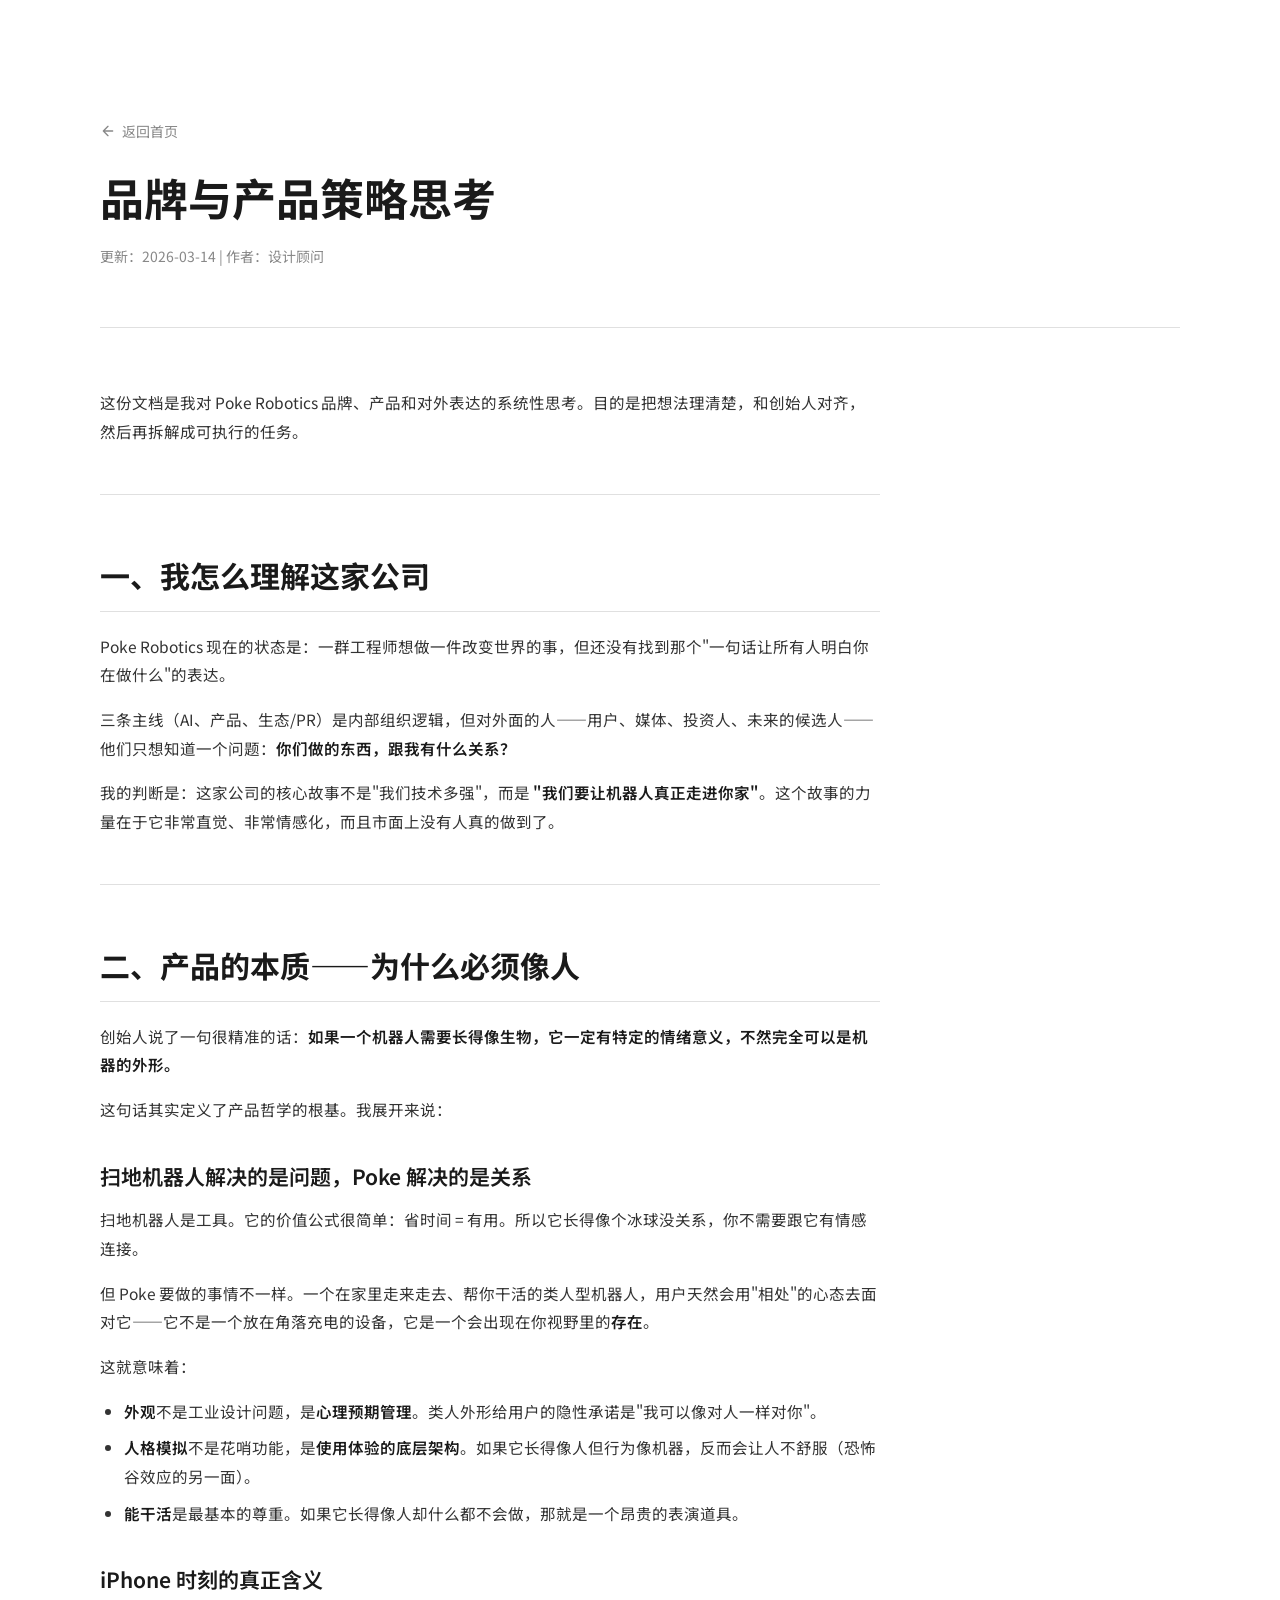
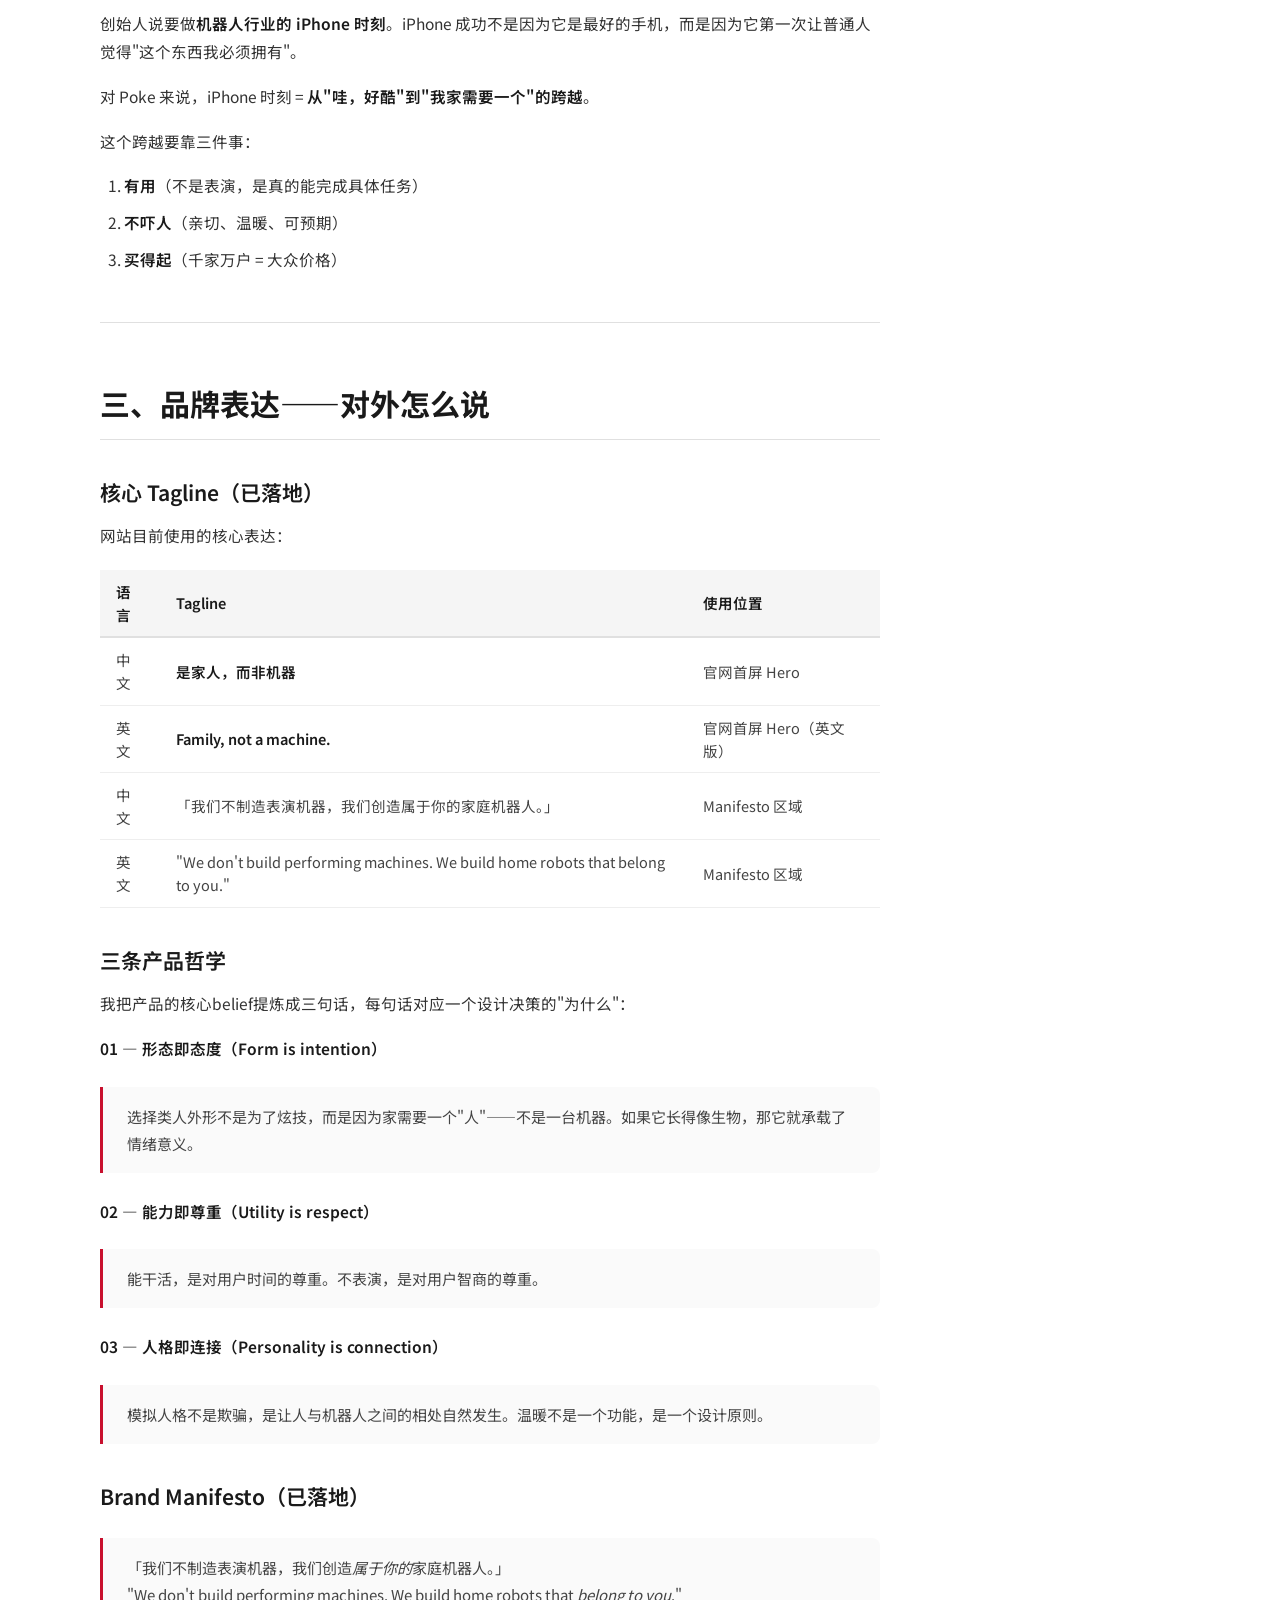
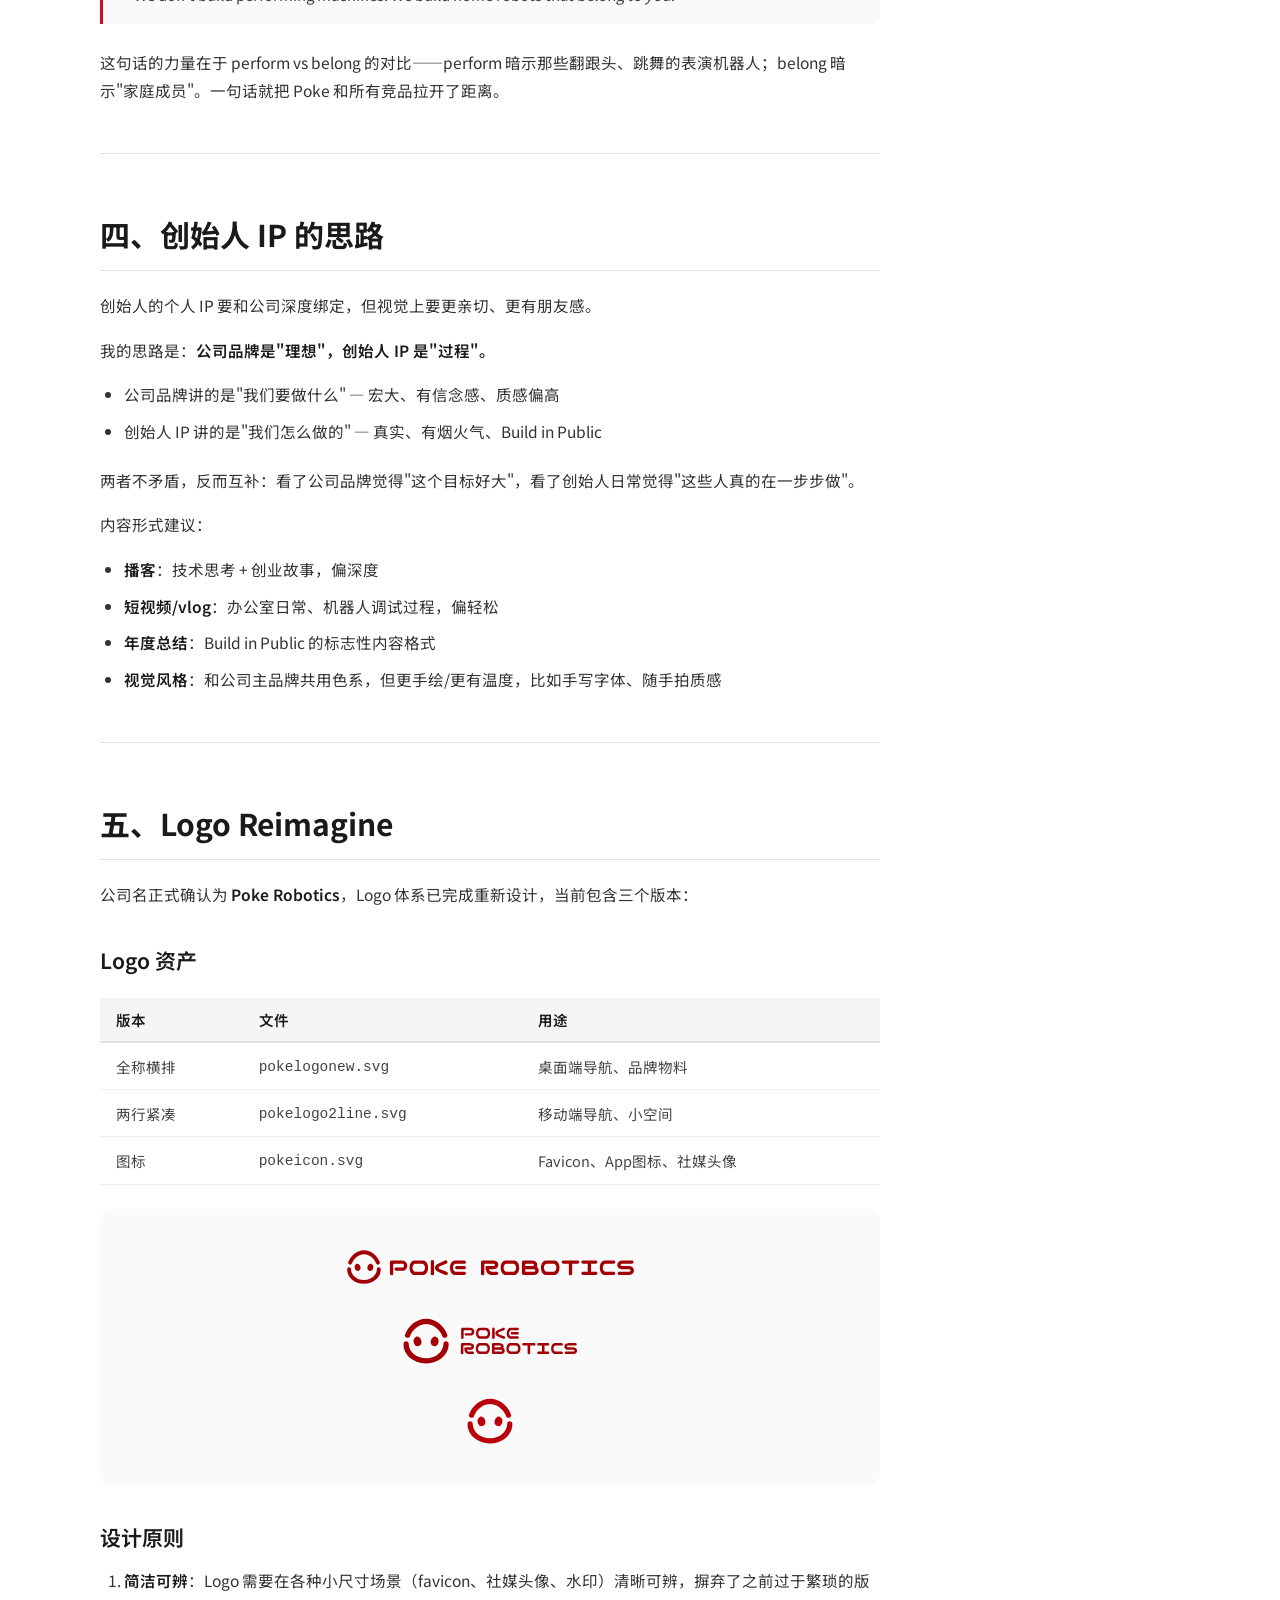
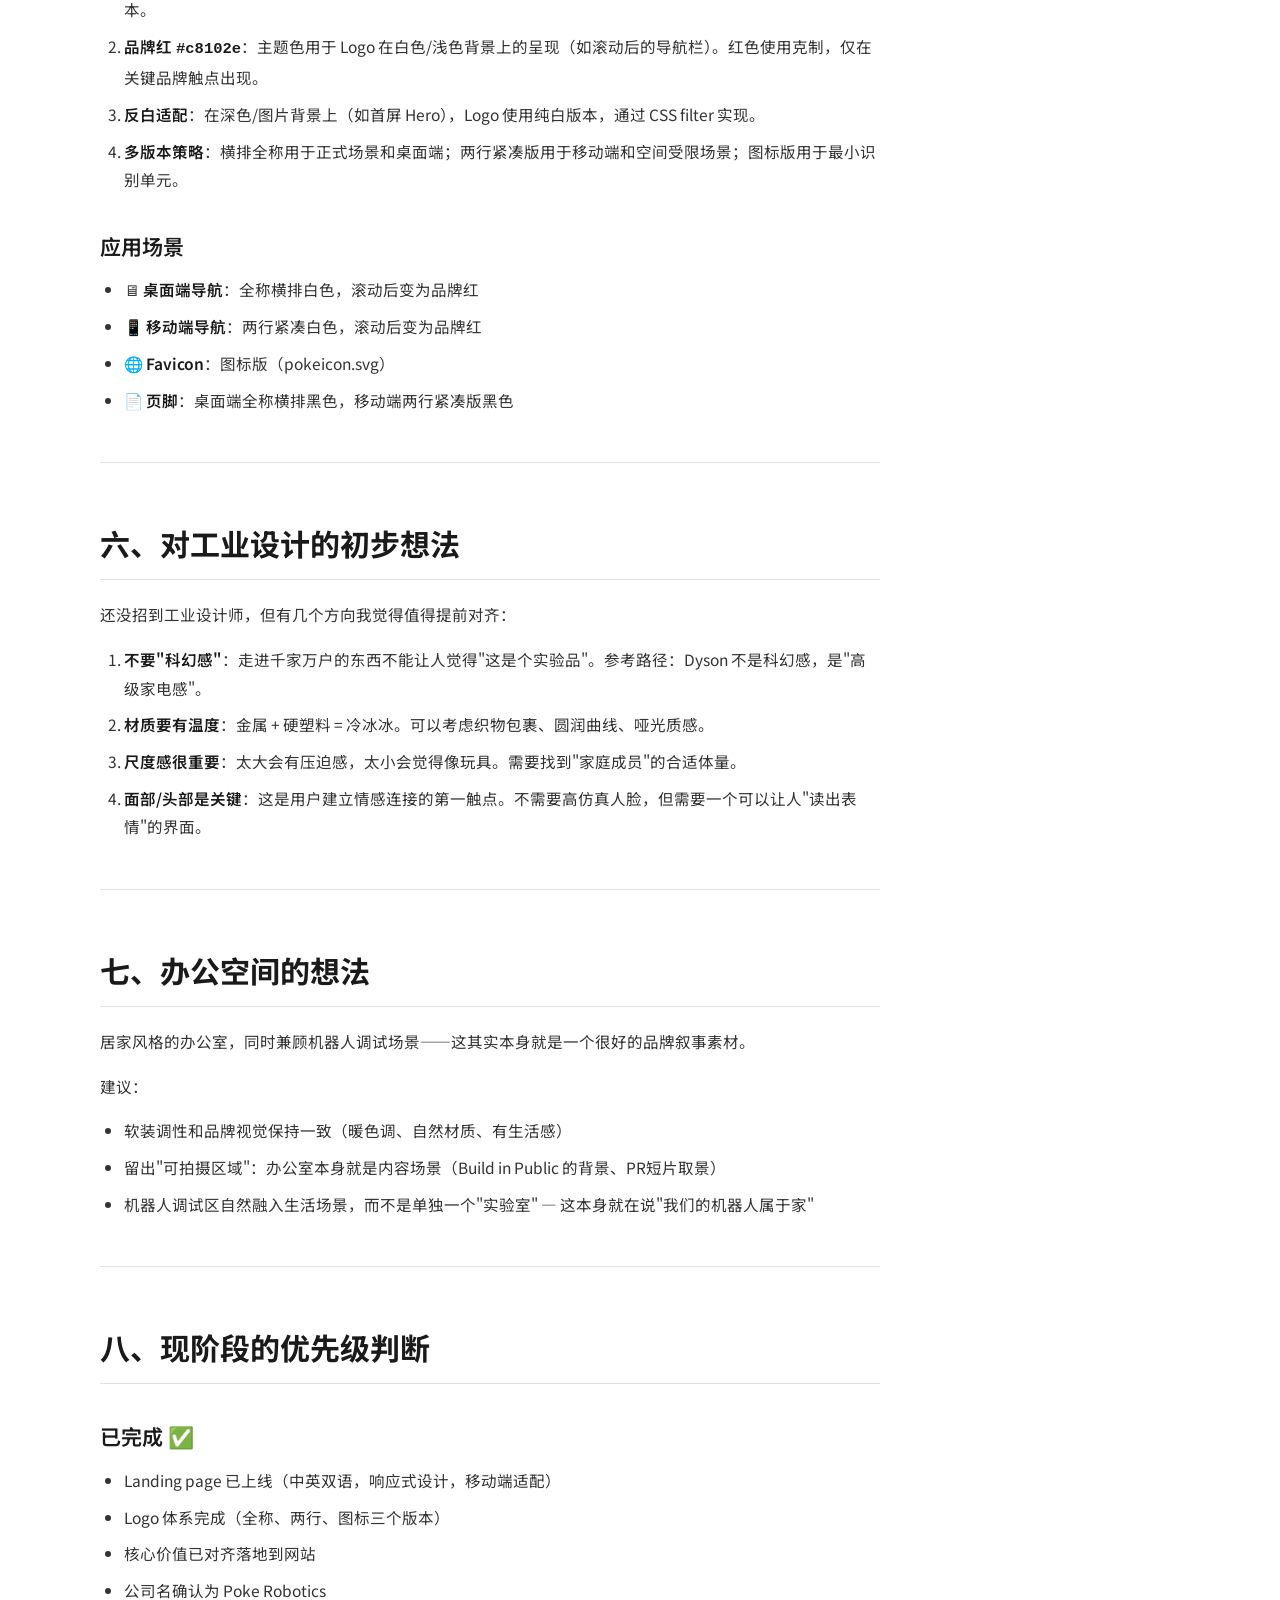
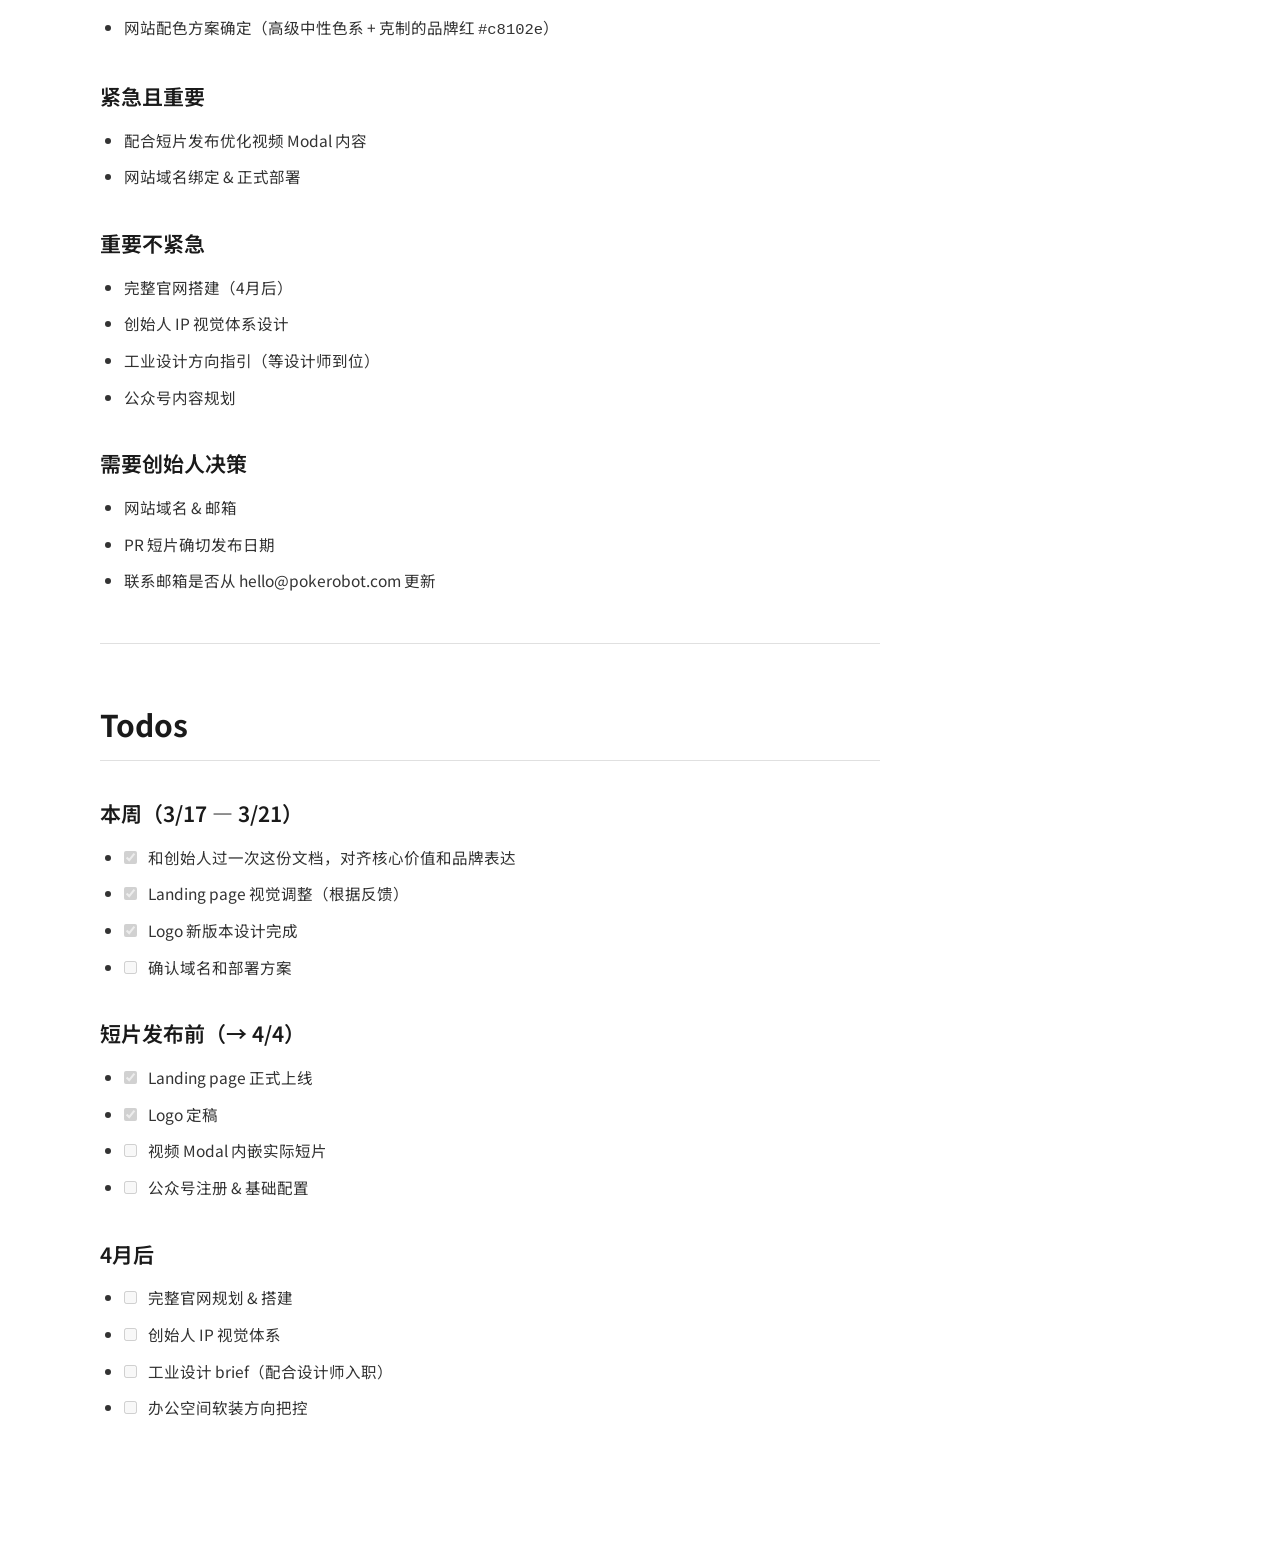
==== website/planning/index.html @ edd29efd "Update planning doc & planning page: logo reimagine, website section, todos restructure" ====
<!DOCTYPE html>
<html lang="zh">
<head>
  <meta charset="UTF-8">
  <meta name="viewport" content="width=device-width, initial-scale=1.0">
  <title>Poke Robotics — 品牌与产品策略</title>
  <link rel="icon" type="image/svg+xml" href="../assets/pokeicon.svg">
  <link rel="stylesheet" href="../styles/main.css">
  <link rel="preconnect" href="https://fonts.googleapis.com">
  <link rel="preconnect" href="https://fonts.gstatic.com" crossorigin>
  <link href="https://fonts.googleapis.com/css2?family=Nunito:wght@400;500;600;700;800&family=Plus+Jakarta+Sans:wght@300;400;500;600;700&family=Noto+Sans+SC:wght@400;500;700;900&display=swap" rel="stylesheet">
  <style>
    body {
      font-family: 'Noto Sans SC', -apple-system, BlinkMacSystemFont, 'PingFang SC', sans-serif;
      background: #ffffff;
      color: #1a1a1a;
    }

    .planning-header {
      padding: 120px 0 60px;
      border-bottom: 1px solid #e0e0e0;
    }

    .planning-header h1 {
      font-size: clamp(28px, 5vw, 44px);
      font-weight: 700;
      margin-bottom: 12px;
    }

    .planning-meta {
      font-size: 14px;
      color: #888;
    }

    .planning-body {
      padding: 60px 0 120px;
      max-width: 780px;
    }

    .planning-body h2 {
      font-size: clamp(22px, 3vw, 30px);
      font-weight: 700;
      margin: 56px 0 20px;
      padding-bottom: 12px;
      border-bottom: 1px solid #e0e0e0;
    }

    .planning-body h3 {
      font-size: clamp(17px, 2vw, 21px);
      font-weight: 600;
      margin: 36px 0 12px;
    }

    .planning-body p {
      font-size: 15.5px;
      line-height: 1.85;
      color: #333;
      margin-bottom: 16px;
    }

    .planning-body strong {
      color: #1a1a1a;
      font-weight: 600;
    }

    .planning-body em {
      font-style: italic;
    }

    .planning-body blockquote {
      margin: 24px 0;
      padding: 16px 24px;
      border-left: 3px solid #c8102e;
      background: #fafafa;
      border-radius: 0 8px 8px 0;
      color: #444;
      font-size: 15px;
      line-height: 1.8;
    }

    .planning-body ul, .planning-body ol {
      margin: 12px 0 20px;
      padding-left: 24px;
    }

    .planning-body li {
      font-size: 15.5px;
      line-height: 1.85;
      color: #333;
      margin-bottom: 8px;
    }

    .planning-body hr {
      border: none;
      border-top: 1px solid #e0e0e0;
      margin: 48px 0;
    }

    .planning-body table {
      width: 100%;
      border-collapse: collapse;
      margin: 20px 0;
      font-size: 14.5px;
    }

    .planning-body th {
      text-align: left;
      padding: 10px 16px;
      background: #f5f5f5;
      border-bottom: 2px solid #e0e0e0;
      font-weight: 600;
      color: #1a1a1a;
    }

    .planning-body td {
      padding: 10px 16px;
      border-bottom: 1px solid #eee;
      color: #444;
    }

    .planning-body input[type="checkbox"] {
      margin-right: 8px;
      accent-color: #c8102e;
    }

    .planning-back {
      display: inline-flex;
      align-items: center;
      gap: 6px;
      font-size: 14px;
      color: #888;
      margin-bottom: 20px;
      transition: color 0.2s;
    }

    .planning-back:hover {
      color: #1a1a1a;
    }

    @media (max-width: 600px) {
      .planning-header {
        padding: 100px 0 40px;
      }

      .planning-body {
        padding: 40px 0 80px;
      }
    }
  </style>
</head>
<body class="lang-zh">
  <div class="container">
    <div class="planning-header">
      <a href="../" class="planning-back">
        <svg width="16" height="16" viewBox="0 0 24 24" fill="none" stroke="currentColor" stroke-width="2" stroke-linecap="round" stroke-linejoin="round"><path d="M19 12H5M12 19l-7-7 7-7"/></svg>
        返回首页
      </a>
      <h1>品牌与产品策略思考</h1>
      <p class="planning-meta">更新：2026-03-14 | 作者：设计顾问</p>
    </div>

    <div class="planning-body">

      <p>这份文档是我对 Poke Robotics 品牌、产品和对外表达的系统性思考。目的是把想法理清楚，和创始人对齐，然后再拆解成可执行的任务。</p>

      <hr>

      <h2>一、我怎么理解这家公司</h2>

      <p>Poke Robotics 现在的状态是：一群工程师想做一件改变世界的事，但还没有找到那个"一句话让所有人明白你在做什么"的表达。</p>

      <p>三条主线（AI、产品、生态/PR）是内部组织逻辑，但对外面的人——用户、媒体、投资人、未来的候选人——他们只想知道一个问题：<strong>你们做的东西，跟我有什么关系？</strong></p>

      <p>我的判断是：这家公司的核心故事不是"我们技术多强"，而是 <strong>"我们要让机器人真正走进你家"</strong>。这个故事的力量在于它非常直觉、非常情感化，而且市面上没有人真的做到了。</p>

      <hr>

      <h2>二、产品的本质——为什么必须像人</h2>

      <p>创始人说了一句很精准的话：<strong>如果一个机器人需要长得像生物，它一定有特定的情绪意义，不然完全可以是机器的外形。</strong></p>

      <p>这句话其实定义了产品哲学的根基。我展开来说：</p>

      <h3>扫地机器人解决的是问题，Poke 解决的是关系</h3>

      <p>扫地机器人是工具。它的价值公式很简单：省时间 = 有用。所以它长得像个冰球没关系，你不需要跟它有情感连接。</p>

      <p>但 Poke 要做的事情不一样。一个在家里走来走去、帮你干活的类人型机器人，用户天然会用"相处"的心态去面对它——它不是一个放在角落充电的设备，它是一个会出现在你视野里的<strong>存在</strong>。</p>

      <p>这就意味着：</p>
      <ul>
        <li><strong>外观</strong>不是工业设计问题，是<strong>心理预期管理</strong>。类人外形给用户的隐性承诺是"我可以像对人一样对你"。</li>
        <li><strong>人格模拟</strong>不是花哨功能，是<strong>使用体验的底层架构</strong>。如果它长得像人但行为像机器，反而会让人不舒服（恐怖谷效应的另一面）。</li>
        <li><strong>能干活</strong>是最基本的尊重。如果它长得像人却什么都不会做，那就是一个昂贵的表演道具。</li>
      </ul>

      <h3>iPhone 时刻的真正含义</h3>

      <p>创始人说要做<strong>机器人行业的 iPhone 时刻</strong>。iPhone 成功不是因为它是最好的手机，而是因为它第一次让普通人觉得"这个东西我必须拥有"。</p>

      <p>对 Poke 来说，iPhone 时刻 = <strong>从"哇，好酷"到"我家需要一个"的跨越</strong>。</p>

      <p>这个跨越要靠三件事：</p>
      <ol>
        <li><strong>有用</strong>（不是表演，是真的能完成具体任务）</li>
        <li><strong>不吓人</strong>（亲切、温暖、可预期）</li>
        <li><strong>买得起</strong>（千家万户 = 大众价格）</li>
      </ol>

      <hr>

      <h2>三、品牌表达——对外怎么说</h2>

      <h3>核心 Tagline（已落地）</h3>

      <p>网站目前使用的核心表达：</p>

      <table>
        <thead>
          <tr><th>语言</th><th>Tagline</th><th>使用位置</th></tr>
        </thead>
        <tbody>
          <tr><td>中文</td><td><strong>是家人，而非机器</strong></td><td>官网首屏 Hero</td></tr>
          <tr><td>英文</td><td><strong>Family, not a machine.</strong></td><td>官网首屏 Hero（英文版）</td></tr>
          <tr><td>中文</td><td>「我们不制造表演机器，我们创造属于你的家庭机器人。」</td><td>Manifesto 区域</td></tr>
          <tr><td>英文</td><td>"We don't build performing machines. We build home robots that belong to you."</td><td>Manifesto 区域</td></tr>
        </tbody>
      </table>

      <h3>三条产品哲学</h3>

      <p>我把产品的核心belief提炼成三句话，每句话对应一个设计决策的"为什么"：</p>

      <p><strong>01 — 形态即态度（Form is intention）</strong></p>
      <blockquote>选择类人外形不是为了炫技，而是因为家需要一个"人"——不是一台机器。如果它长得像生物，那它就承载了情绪意义。</blockquote>

      <p><strong>02 — 能力即尊重（Utility is respect）</strong></p>
      <blockquote>能干活，是对用户时间的尊重。不表演，是对用户智商的尊重。</blockquote>

      <p><strong>03 — 人格即连接（Personality is connection）</strong></p>
      <blockquote>模拟人格不是欺骗，是让人与机器人之间的相处自然发生。温暖不是一个功能，是一个设计原则。</blockquote>

      <h3>Brand Manifesto（已落地）</h3>

      <blockquote>「我们不制造表演机器，我们创造<em>属于你的</em>家庭机器人。」<br>"We don't build performing machines. We build home robots that <em>belong to you</em>."</blockquote>

      <p>这句话的力量在于 perform vs belong 的对比——perform 暗示那些翻跟头、跳舞的表演机器人；belong 暗示"家庭成员"。一句话就把 Poke 和所有竞品拉开了距离。</p>

      <hr>

      <h2>四、创始人 IP 的思路</h2>

      <p>创始人的个人 IP 要和公司深度绑定，但视觉上要更亲切、更有朋友感。</p>

      <p>我的思路是：<strong>公司品牌是"理想"，创始人 IP 是"过程"。</strong></p>

      <ul>
        <li>公司品牌讲的是"我们要做什么" — 宏大、有信念感、质感偏高</li>
        <li>创始人 IP 讲的是"我们怎么做的" — 真实、有烟火气、Build in Public</li>
      </ul>

      <p>两者不矛盾，反而互补：看了公司品牌觉得"这个目标好大"，看了创始人日常觉得"这些人真的在一步步做"。</p>

      <p>内容形式建议：</p>
      <ul>
        <li><strong>播客</strong>：技术思考 + 创业故事，偏深度</li>
        <li><strong>短视频/vlog</strong>：办公室日常、机器人调试过程，偏轻松</li>
        <li><strong>年度总结</strong>：Build in Public 的标志性内容格式</li>
        <li><strong>视觉风格</strong>：和公司主品牌共用色系，但更手绘/更有温度，比如手写字体、随手拍质感</li>
      </ul>

      <hr>

      <h2>五、Logo Reimagine</h2>

      <p>公司名正式确认为 <strong>Poke Robotics</strong>，Logo 体系已完成重新设计，当前包含三个版本：</p>

      <h3>Logo 资产</h3>

      <table>
        <thead>
          <tr><th>版本</th><th>文件</th><th>用途</th></tr>
        </thead>
        <tbody>
          <tr><td>全称横排</td><td><code>pokelogonew.svg</code></td><td>桌面端导航、品牌物料</td></tr>
          <tr><td>两行紧凑</td><td><code>pokelogo2line.svg</code></td><td>移动端导航、小空间</td></tr>
          <tr><td>图标</td><td><code>pokeicon.svg</code></td><td>Favicon、App图标、社媒头像</td></tr>
        </tbody>
      </table>

      <div style="display: flex; flex-direction: column; gap: 32px; align-items: center; padding: 40px 0; background: #fafafa; border-radius: 12px; margin: 24px 0;">
        <img src="../assets/pokelogonew.svg" alt="Full Logo" style="height: 36px; filter: invert(10%) sepia(90%) saturate(6000%) hue-rotate(350deg) brightness(70%) contrast(115%);">
        <img src="../assets/pokelogo2line.svg" alt="2-Line Logo" style="height: 48px; filter: invert(10%) sepia(90%) saturate(6000%) hue-rotate(350deg) brightness(70%) contrast(115%);">
        <img src="../assets/pokeicon.svg" alt="Icon" style="height: 48px; filter: invert(10%) sepia(90%) saturate(6000%) hue-rotate(350deg) brightness(70%) contrast(115%);">
      </div>

      <h3>设计原则</h3>

      <ol>
        <li><strong>简洁可辨</strong>：Logo 需要在各种小尺寸场景（favicon、社媒头像、水印）清晰可辨，摒弃了之前过于繁琐的版本。</li>
        <li><strong>品牌红 <code>#c8102e</code></strong>：主题色用于 Logo 在白色/浅色背景上的呈现（如滚动后的导航栏）。红色使用克制，仅在关键品牌触点出现。</li>
        <li><strong>反白适配</strong>：在深色/图片背景上（如首屏 Hero），Logo 使用纯白版本，通过 CSS filter 实现。</li>
        <li><strong>多版本策略</strong>：横排全称用于正式场景和桌面端；两行紧凑版用于移动端和空间受限场景；图标版用于最小识别单元。</li>
      </ol>

      <h3>应用场景</h3>

      <ul>
        <li>🖥 <strong>桌面端导航</strong>：全称横排白色，滚动后变为品牌红</li>
        <li>📱 <strong>移动端导航</strong>：两行紧凑白色，滚动后变为品牌红</li>
        <li>🌐 <strong>Favicon</strong>：图标版（pokeicon.svg）</li>
        <li>📄 <strong>页脚</strong>：桌面端全称横排黑色，移动端两行紧凑版黑色</li>
      </ul>

      <hr>

      <h2>六、对工业设计的初步想法</h2>

      <p>还没招到工业设计师，但有几个方向我觉得值得提前对齐：</p>

      <ol>
        <li><strong>不要"科幻感"</strong>：走进千家万户的东西不能让人觉得"这是个实验品"。参考路径：Dyson 不是科幻感，是"高级家电感"。</li>
        <li><strong>材质要有温度</strong>：金属 + 硬塑料 = 冷冰冰。可以考虑织物包裹、圆润曲线、哑光质感。</li>
        <li><strong>尺度感很重要</strong>：太大会有压迫感，太小会觉得像玩具。需要找到"家庭成员"的合适体量。</li>
        <li><strong>面部/头部是关键</strong>：这是用户建立情感连接的第一触点。不需要高仿真人脸，但需要一个可以让人"读出表情"的界面。</li>
      </ol>

      <hr>

      <h2>七、办公空间的想法</h2>

      <p>居家风格的办公室，同时兼顾机器人调试场景——这其实本身就是一个很好的品牌叙事素材。</p>

      <p>建议：</p>
      <ul>
        <li>软装调性和品牌视觉保持一致（暖色调、自然材质、有生活感）</li>
        <li>留出"可拍摄区域"：办公室本身就是内容场景（Build in Public 的背景、PR短片取景）</li>
        <li>机器人调试区自然融入生活场景，而不是单独一个"实验室" — 这本身就在说"我们的机器人属于家"</li>
      </ul>

      <hr>

      <h2>八、现阶段的优先级判断</h2>

      <h3>已完成 ✅</h3>
      <ul>
        <li>Landing page 已上线（中英双语，响应式设计，移动端适配）</li>
        <li>Logo 体系完成（全称、两行、图标三个版本）</li>
        <li>核心价值已对齐落地到网站</li>
        <li>公司名确认为 Poke Robotics</li>
        <li>网站配色方案确定（高级中性色系 + 克制的品牌红 <code>#c8102e</code>）</li>
      </ul>

      <h3>紧急且重要</h3>
      <ul>
        <li>配合短片发布优化视频 Modal 内容</li>
        <li>网站域名绑定 &amp; 正式部署</li>
      </ul>

      <h3>重要不紧急</h3>
      <ul>
        <li>完整官网搭建（4月后）</li>
        <li>创始人 IP 视觉体系设计</li>
        <li>工业设计方向指引（等设计师到位）</li>
        <li>公众号内容规划</li>
      </ul>

      <h3>需要创始人决策</h3>
      <ul>
        <li>网站域名 &amp; 邮箱</li>
        <li>PR 短片确切发布日期</li>
        <li>联系邮箱是否从 hello@pokerobot.com 更新</li>
      </ul>

      <hr>

      <h2>Todos</h2>

      <h3>本周（3/17 — 3/21）</h3>
      <ul>
        <li><input type="checkbox" checked disabled> 和创始人过一次这份文档，对齐核心价值和品牌表达</li>
        <li><input type="checkbox" checked disabled> Landing page 视觉调整（根据反馈）</li>
        <li><input type="checkbox" checked disabled> Logo 新版本设计完成</li>
        <li><input type="checkbox" disabled> 确认域名和部署方案</li>
      </ul>

      <h3>短片发布前（→ 4/4）</h3>
      <ul>
        <li><input type="checkbox" checked disabled> Landing page 正式上线</li>
        <li><input type="checkbox" checked disabled> Logo 定稿</li>
        <li><input type="checkbox" disabled> 视频 Modal 内嵌实际短片</li>
        <li><input type="checkbox" disabled> 公众号注册 &amp; 基础配置</li>
      </ul>

      <h3>4月后</h3>
      <ul>
        <li><input type="checkbox" disabled> 完整官网规划 &amp; 搭建</li>
        <li><input type="checkbox" disabled> 创始人 IP 视觉体系</li>
        <li><input type="checkbox" disabled> 工业设计 brief（配合设计师入职）</li>
        <li><input type="checkbox" disabled> 办公空间软装方向把控</li>
      </ul>

    </div>
  </div>
</body>
</html>
---- website/styles/main.css ----
/* ========================================
   Poke Robotics — Landing Page Styles
   ======================================== */

/* Reset & Base */
*, *::before, *::after {
  margin: 0;
  padding: 0;
  box-sizing: border-box;
}

:root {
  --color-bg: #ffffff;
  --color-surface: #f5f5f5;
  --color-surface-2: #ededed;
  --color-border: #e0e0e0;
  --color-text: #1a1a1a;
  --color-text-secondary: #888888;
  --color-accent: #c8102e;
  --color-accent-dim: rgba(200, 16, 46, 0.06);
  --color-accent-dark: #a50d24;
  --color-warm: #c8102e;
  --color-warm-dim: rgba(200, 16, 46, 0.06);
  --font-heading: 'Nunito', sans-serif;
  --font-body: 'Plus Jakarta Sans', sans-serif;
  --container-max: 1200px;
  --section-py: clamp(80px, 12vh, 140px);
}

html {
  scroll-behavior: smooth;
  -webkit-font-smoothing: antialiased;
  -moz-osx-font-smoothing: grayscale;
}

body {
  font-family: var(--font-body);
  background: var(--color-bg);
  color: var(--color-text);
  line-height: 1.6;
  overflow-x: hidden;
}

a {
  color: inherit;
  text-decoration: none;
}

img {
  max-width: 100%;
  display: block;
}

.container {
  max-width: var(--container-max);
  margin: 0 auto;
  padding: 0 clamp(20px, 5vw, 60px);
}

/* ---- Navigation ---- */
.nav {
  position: fixed;
  top: 0;
  left: 0;
  right: 0;
  z-index: 100;
  padding: 20px 0;
  background: linear-gradient(to bottom, rgba(0, 0, 0, 0.25) 0%, rgba(0, 0, 0, 0.08) 70%, transparent 100%);
  transition: background 0.3s, padding 0.3s, backdrop-filter 0.3s;
}

.nav.scrolled {
  background: rgba(255, 255, 255, 0.85);
  backdrop-filter: blur(20px);
  -webkit-backdrop-filter: blur(20px);
  padding: 12px 0;
  border-bottom: 1px solid var(--color-border);
  box-shadow: 0 2px 20px rgba(0, 0, 0, 0.06);
}

.nav-inner {
  max-width: var(--container-max);
  margin: 0 auto;
  padding: 0 clamp(20px, 5vw, 60px);
  display: flex;
  align-items: center;
  justify-content: space-between;
  position: relative;
  z-index: 101;
}

.nav-logo {
  display: flex;
  align-items: center;
  gap: 10px;
}

.logo-text {
  font-family: var(--font-heading);
  font-weight: 700;
  font-size: 18px;
  letter-spacing: 2px;
  color: var(--color-text);
}

.logo-img {
  height: 38px;
  width: auto;
}

.nav .logo-img {
  filter: brightness(0) invert(1);
}

.footer-logo-img {
  height: 20px;
}

.nav-links {
  display: flex;
  align-items: center;
  gap: 36px;
}

.nav-links a {
  font-size: 15px;
  font-weight: 600;
  color: #ffffff;
  transition: color 0.2s;
  letter-spacing: 0.3px;
}

.nav-links a:hover {
  color: #ffffff;
}

.nav.scrolled .logo-img {
  filter: invert(10%) sepia(90%) saturate(6000%) hue-rotate(350deg) brightness(70%) contrast(115%);
}

.nav.scrolled .nav-links a {
  color: #333333;
}

.nav.scrolled .nav-links a:hover {
  color: #333333;
}

.nav.scrolled .lang-dropdown-btn {
  color: var(--color-text-secondary);
}

.nav.scrolled .nav-toggle span {
  background: var(--color-text);
}

/* ---- Language Dropdown ---- */
.lang-dropdown {
  position: relative;
}

.lang-dropdown-btn {
  display: flex;
  align-items: center;
  gap: 5px;
  padding: 6px 0;
  border: none;
  background: transparent;
  color: #ffffff;
  font-size: 15px;
  font-weight: 600;
  cursor: pointer;
  transition: color 0.2s;
  font-family: var(--font-body);
}

.lang-dropdown-btn:hover {
  color: #ffffff;
}

.lang-dropdown-btn svg {
  transition: transform 0.2s;
}

.lang-dropdown.open .lang-dropdown-btn svg {
  transform: rotate(180deg);
}

.lang-dropdown-menu {
  position: absolute;
  top: calc(100% + 8px);
  right: 0;
  min-width: 120px;
  background: rgba(255, 255, 255, 0.95);
  backdrop-filter: blur(20px);
  -webkit-backdrop-filter: blur(20px);
  border-radius: 12px;
  border: 1px solid var(--color-border);
  box-shadow: 0 8px 30px rgba(0, 0, 0, 0.12);
  padding: 6px;
  opacity: 0;
  visibility: hidden;
  transform: translateY(-4px);
  transition: opacity 0.2s, visibility 0.2s, transform 0.2s;
}

.lang-dropdown.open .lang-dropdown-menu {
  opacity: 1;
  visibility: visible;
  transform: translateY(0);
}

.lang-option {
  display: block;
  width: 100%;
  padding: 8px 14px;
  border: none;
  background: transparent;
  color: var(--color-text);
  font-size: 13px;
  font-weight: 500;
  font-family: var(--font-body);
  text-align: left;
  cursor: pointer;
  border-radius: 8px;
  transition: background 0.15s;
}

.lang-option:hover {
  background: var(--color-surface);
}

.lang-option.active {
  color: var(--color-text);
  font-weight: 600;
}

.nav.scrolled .lang-dropdown-btn {
  color: #333333;
}

.nav.scrolled .lang-dropdown-btn:hover {
  color: #333333;
}

.nav-right-mobile {
  display: none;
  align-items: center;
  gap: 12px;
}

.nav-toggle {
  display: none;
  flex-direction: column;
  gap: 5px;
  background: none;
  border: none;
  cursor: pointer;
  padding: 4px;
}

.nav-toggle span {
  width: 22px;
  height: 2px;
  background: #ffffff;
  border-radius: 2px;
  transition: transform 0.3s, opacity 0.3s;
}

.nav-toggle.active span:nth-child(1) {
  transform: rotate(45deg) translate(5px, 5px);
}

.nav-toggle.active span:nth-child(2) {
  opacity: 0;
}

.nav-toggle.active span:nth-child(3) {
  transform: rotate(-45deg) translate(5px, -5px);
}

.nav-mobile {
  position: fixed;
  inset: 0;
  z-index: 99;
  background: #ffffff;
  display: flex;
  flex-direction: column;
  justify-content: center;
  padding: 100px clamp(28px, 8vw, 60px) 60px;
  opacity: 0;
  visibility: hidden;
  transition: opacity 0.4s ease, visibility 0.4s ease;
}

.nav-mobile.active {
  opacity: 1;
  visibility: visible;
}

.nav-mobile-items {
  display: flex;
  flex-direction: column;
}

.nav-mobile-link {
  display: flex;
  align-items: center;
  gap: 20px;
  padding: 28px 0;
  border-bottom: 1px solid #e8e8e8;
  text-decoration: none;
  color: var(--color-text);
  transform: translateY(20px);
  opacity: 0;
  transition: transform 0.4s ease, opacity 0.4s ease;
}

.nav-mobile.active .nav-mobile-link {
  transform: translateY(0);
  opacity: 1;
}

.nav-mobile.active .nav-mobile-link:nth-child(1) { transition-delay: 0.1s; }
.nav-mobile.active .nav-mobile-link:nth-child(2) { transition-delay: 0.18s; }
.nav-mobile.active .nav-mobile-link:nth-child(3) { transition-delay: 0.26s; }

.nav-mobile-num {
  font-size: 14px;
  font-weight: 400;
  color: var(--color-text-secondary);
  min-width: 28px;
}

.nav-mobile-text {
  font-family: var(--font-heading);
  font-size: 32px;
  font-weight: 700;
  text-transform: uppercase;
  letter-spacing: 1px;
}

/* Toggle button color in active mobile menu */
.nav-toggle.active span {
  background: var(--color-text);
}

.nav.menu-open {
  background: transparent;
}

.nav.menu-open .logo-img {
  filter: none;
}

.nav.menu-open .lang-dropdown-btn {
  color: var(--color-text);
}

/* ---- Hero ---- */
.hero {
  position: relative;
  height: 100vh;
  display: flex;
  align-items: center;
  overflow: hidden;
}

.hero-bg {
  position: absolute;
  inset: 0;
  z-index: 0;
}

.hero-bg-img {
  width: 100%;
  height: 100%;
  object-fit: cover;
}

.hero-content {
  position: relative;
  z-index: 1;
  text-align: left;
  width: 100%;
}



.hero-title {
  font-family: var(--font-heading);
  font-size: clamp(40px, 7vw, 76px);
  font-weight: 500;
  line-height: 1.12;
  letter-spacing: -1px;
  margin-bottom: 24px;
  color: var(--color-text);
  animation: titleFade 1s ease-out 0.15s both;
}

.hero-highlight {
  color: var(--color-text);
  -webkit-text-fill-color: var(--color-text);
  font-weight: 900;
}

@keyframes titleFade {
  from { opacity: 0; transform: translateY(30px); }
  to { opacity: 1; transform: translateY(0); }
}

.hero-subtitle {
  font-size: clamp(16px, 2vw, 20px);
  color: var(--color-text);
  max-width: 680px;
  line-height: 1.7;
  margin-bottom: 40px;
  animation: titleFade 1s ease-out 0.3s both;
}

.hero-cta-group {
  display: flex;
  gap: 16px;
  flex-wrap: wrap;
  animation: titleFade 1s ease-out 0.45s both;
}

.hero-scroll-hint {
  position: absolute;
  bottom: 40px;
  left: 50%;
  transform: translateX(-50%);
  display: flex;
  flex-direction: column;
  align-items: center;
  gap: 8px;
  color: var(--color-text-secondary);
  font-size: 11px;
  letter-spacing: 2px;
  text-transform: uppercase;
  animation: titleFade 1s ease-out 0.8s both;
}

.scroll-line {
  width: 1px;
  height: 40px;
  background: linear-gradient(to bottom, var(--color-accent), transparent);
  animation: scrollBounce 2s ease-in-out infinite;
}

@keyframes scrollBounce {
  0%, 100% { transform: scaleY(1); opacity: 1; }
  50% { transform: scaleY(0.5); opacity: 0.3; }
}

/* ---- Buttons ---- */
.btn {
  display: inline-flex;
  align-items: center;
  justify-content: center;
  padding: 14px 28px 14px 20px;
  border-radius: 10px;
  font-size: 18px;
  font-weight: 500;
  cursor: pointer;
  transition: all 0.25s;
  border: none;
  letter-spacing: 0.3px;
}

.btn-primary {
  background: transparent;
  color: var(--color-text);
  border: 1.5px solid var(--color-text);
  border-radius: 12px;
  gap: 8px;
  backdrop-filter: blur(10px);
  -webkit-backdrop-filter: blur(10px);
}

.btn-primary:hover {
  background: rgba(0, 0, 0, 0.05);
  transform: translateY(-2px);
  box-shadow: none;
}

.btn-ghost {
  background: transparent;
  color: var(--color-text);
  border: 1.5px solid var(--color-border);
  border-radius: 100px;
}

.btn-ghost:hover {
  border-color: var(--color-text);
  background: var(--color-surface);
  color: var(--color-text);
}

.btn-full {
  width: 100%;
}

/* ---- Event Banner ---- */
.event-banner {
  padding: 0;
  position: relative;
}

.event-content {
  background: linear-gradient(135deg, rgba(200, 16, 46, 0.04), rgba(0, 0, 0, 0.02));
  border: 1px solid rgba(200, 16, 46, 0.1);
  border-radius: 24px;
  padding: clamp(32px, 5vw, 56px);
  text-align: center;
  position: relative;
  overflow: hidden;
}

.event-content::before {
  content: '';
  position: absolute;
  top: 0;
  left: 50%;
  transform: translateX(-50%);
  width: 200px;
  height: 1px;
  background: linear-gradient(90deg, transparent, var(--color-accent), transparent);
}

.event-label {
  font-size: 12px;
  font-weight: 600;
  text-transform: uppercase;
  letter-spacing: 3px;
  color: var(--color-accent);
  margin-bottom: 16px;
}

.event-title {
  font-family: var(--font-heading);
  font-size: clamp(24px, 4vw, 36px);
  font-weight: 600;
  margin-bottom: 12px;
}

.event-desc {
  color: var(--color-text-secondary);
  max-width: 500px;
  margin: 0 auto 20px;
  font-size: 15px;
}

.event-date {
  font-family: var(--font-heading);
  font-size: 14px;
  font-weight: 600;
  color: var(--color-warm);
  letter-spacing: 2px;
  text-transform: uppercase;
}

/* ---- Section Common ---- */
.section-header {
  text-align: center;
  margin-bottom: clamp(48px, 6vw, 80px);
}

.section-label {
  display: inline-block;
  font-size: 14px;
  font-weight: 600;
  text-transform: uppercase;
  letter-spacing: 3px;
  color: var(--color-accent);
  margin-bottom: 16px;
}

.section-title {
  font-family: var(--font-heading);
  font-size: clamp(32px, 5vw, 52px);
  font-weight: 700;
  line-height: 1.15;
  letter-spacing: -0.5px;
  margin-bottom: 16px;
}

.section-subtitle {
  font-size: clamp(15px, 1.8vw, 18px);
  color: var(--color-text-secondary);
  max-width: 560px;
  margin: 0 auto;
  line-height: 1.7;
}

/* ---- Vision ---- */
.vision {
  padding: var(--section-py) 0;
}

.values-grid {
  display: grid;
  grid-template-columns: repeat(3, 1fr);
  gap: 24px;
}

.value-card {
  background: var(--color-surface);
  border: 1px solid var(--color-border);
  border-radius: 20px;
  padding: clamp(28px, 3vw, 40px);
  transition: border-color 0.3s ease, transform 0.35s cubic-bezier(0.25, 0.46, 0.45, 0.94), box-shadow 0.35s ease;
}

.value-card:hover {
  border-color: #ccc;
  transform: translateY(-6px);
  box-shadow: 0 12px 40px rgba(0, 0, 0, 0.06);
}

.value-number {
  font-family: var(--font-heading);
  font-size: 14px;
  font-weight: 600;
  color: var(--color-accent);
  letter-spacing: 1px;
  margin-bottom: 20px;
}

.value-title {
  font-family: var(--font-heading);
  font-size: clamp(18px, 2vw, 22px);
  font-weight: 600;
  margin-bottom: 12px;
}

.value-desc {
  font-size: 14.5px;
  color: var(--color-text-secondary);
  line-height: 1.7;
}

/* ---- Manifesto ---- */
.manifesto {
  min-height: 60vh;
  display: flex;
  align-items: center;
  justify-content: center;
  text-align: center;
  position: relative;
  overflow: hidden;
}

.manifesto-bg-img {
  position: absolute;
  inset: -20% 0;
  width: 100%;
  height: 140%;
  object-fit: cover;
  z-index: 0;
  will-change: transform;
}

.manifesto-overlay {
  position: absolute;
  inset: 0;
  background: rgba(255, 255, 255, 0.7);
  backdrop-filter: blur(4px);
  -webkit-backdrop-filter: blur(4px);
  z-index: 1;
}

.manifesto-content {
  position: relative;
  z-index: 2;
}

.manifesto-quote {
  font-family: var(--font-heading);
  font-size: clamp(24px, 4vw, 44px);
  font-weight: 500;
  line-height: 1.35;
  color: var(--color-text);
  max-width: 1100px;
  margin: 0 auto;
  position: relative;
}

.manifesto-quote em {
  font-style: normal;
  color: var(--color-accent);
}

.manifesto-quote::before,
.manifesto-quote::after {
  content: '';
  display: block;
  width: 60px;
  height: 1px;
  background: var(--color-border);
  margin: 0 auto;
}

.manifesto-quote::before {
  margin-bottom: 40px;
}

.manifesto-quote::after {
  margin-top: 40px;
}

/* ---- Film ---- */
.film {
  padding: var(--section-py) 0;
}

.video-placeholder {
  position: relative;
  width: 100%;
  aspect-ratio: 16 / 9;
  background: var(--color-surface);
  border: 1px solid var(--color-border);
  border-radius: 24px;
  overflow: hidden;
  display: flex;
  align-items: center;
  justify-content: center;
}

.video-inner {
  text-align: center;
}

.play-button {
  width: 80px;
  height: 80px;
  border-radius: 50%;
  background: var(--color-accent-dim);
  border: 2px solid var(--color-accent);
  display: flex;
  align-items: center;
  justify-content: center;
  margin: 0 auto 20px;
  cursor: pointer;
  transition: all 0.3s;
  color: var(--color-accent);
}

.play-button:hover {
  background: var(--color-accent);
  color: var(--color-bg);
  transform: scale(1.08);
}

.play-button svg {
  width: 28px;
  height: 28px;
  margin-left: 3px;
}

.video-coming {
  font-size: 14px;
  color: var(--color-text-secondary);
  letter-spacing: 1px;
}

/* ---- Join Us ---- */
.join {
  padding: var(--section-py) 0;
}

.join-layout {
  display: grid;
  grid-template-columns: 1fr 1fr;
  gap: clamp(40px, 6vw, 80px);
  align-items: start;
}

.join-text .section-label {
  text-align: left;
}

.join-text .section-title {
  text-align: left;
}

.join-text .section-subtitle {
  text-align: left;
  margin: 0;
}

.join-roles {
  display: flex;
  flex-direction: column;
  gap: 16px;
}

.role-card {
  background: var(--color-surface);
  border: 1px solid var(--color-border);
  border-radius: 16px;
  padding: 24px 28px;
  transition: border-color 0.3s ease, box-shadow 0.35s ease, transform 0.35s cubic-bezier(0.25, 0.46, 0.45, 0.94);
}

.role-card:hover {
  border-color: #ccc;
  transform: translateY(-6px);
  box-shadow: 0 8px 30px rgba(0, 0, 0, 0.05);
}

.role-card h3 {
  font-family: var(--font-heading);
  font-size: 17px;
  font-weight: 600;
  margin-bottom: 8px;
}

.role-card p {
  font-size: 14px;
  color: var(--color-text-secondary);
  line-height: 1.6;
  margin-bottom: 12px;
}

.role-tag {
  display: inline-block;
  font-size: 11px;
  font-weight: 600;
  text-transform: uppercase;
  letter-spacing: 1.5px;
  color: var(--color-warm);
  background: var(--color-warm-dim);
  padding: 4px 12px;
  border-radius: 100px;
}

/* ---- Contact ---- */
.contact {
  padding: var(--section-py) 0;
}

.contact-layout {
  display: grid;
  grid-template-columns: 1fr 1fr;
  gap: clamp(40px, 6vw, 80px);
  align-items: start;
}

.contact-info .section-label,
.contact-info .section-title,
.contact-info .section-subtitle {
  text-align: left;
  margin-left: 0;
}

.contact-methods {
  margin-top: 32px;
  display: flex;
  flex-direction: column;
  gap: 20px;
}

.contact-item {
  display: flex;
  flex-direction: column;
  gap: 4px;
}

.contact-label {
  font-size: 12px;
  font-weight: 600;
  text-transform: uppercase;
  letter-spacing: 2px;
  color: var(--color-text-secondary);
}

.contact-item a {
  color: var(--color-accent);
  transition: color 0.2s;
}

.contact-item a:hover {
  color: var(--color-warm);
}

.contact-form-wrapper {
  background: var(--color-surface);
  border: 1px solid var(--color-border);
  border-radius: 20px;
  padding: clamp(28px, 3vw, 40px);
}

.contact-form {
  display: flex;
  flex-direction: column;
  gap: 20px;
}

.form-group {
  display: flex;
  flex-direction: column;
  gap: 6px;
}

.form-group label {
  font-size: 13px;
  font-weight: 500;
  color: var(--color-text-secondary);
}

.form-group input,
.form-group select,
.form-group textarea {
  background: #ffffff;
  border: 1.5px solid var(--color-border);
  border-radius: 12px;
  padding: 12px 16px;
  font-size: 15px;
  color: var(--color-text);
  font-family: var(--font-body);
  transition: border-color 0.2s, box-shadow 0.2s;
  outline: none;
}

.form-group input:focus,
.form-group select:focus,
.form-group textarea:focus {
  box-shadow: 0 0 0 3px var(--color-accent-dim);
}

.form-group input:focus,
.form-group select:focus,
.form-group textarea:focus {
  border-color: var(--color-accent);
}

.form-group select {
  cursor: pointer;
  appearance: none;
  background-color: #ffffff;
  background-image: url("data:image/svg+xml,%3Csvg xmlns='http://www.w3.org/2000/svg' width='12' height='12' viewBox='0 0 24 24' fill='none' stroke='%23888888' stroke-width='2'%3E%3Cpath d='M6 9l6 6 6-6'/%3E%3C/svg%3E");
  background-repeat: no-repeat;
  background-position: right 16px center;
  padding-right: 40px;
}

.form-group textarea {
  resize: vertical;
  min-height: 100px;
}

/* ---- Footer ---- */
.footer {
  border-top: 1px solid var(--color-border);
  padding: 20px 0;
}

.footer-inner {
  display: flex;
  align-items: center;
  justify-content: space-between;
  height:20px;
}

.footer-inner p {
  font-size: 13px;
  color: var(--color-text-secondary);
}

.footer-logo-img {
  height: 20px;
}

.footer-links a:hover {
  color: var(--color-text);
}

/* ---- Video Modal ---- */
.video-modal {
  position: fixed;
  inset: 0;
  z-index: 1000;
  display: flex;
  align-items: center;
  justify-content: center;
  opacity: 0;
  visibility: hidden;
  transition: opacity 0.3s, visibility 0.3s;
}

.video-modal.active {
  opacity: 1;
  visibility: visible;
}

.video-modal-overlay {
  position: absolute;
  inset: 0;
  background: rgba(0, 0, 0, 0);
  backdrop-filter: blur(0px);
  -webkit-backdrop-filter: blur(0px);
  transition: background 0.4s ease, backdrop-filter 0.4s ease, -webkit-backdrop-filter 0.4s ease;
}

.video-modal.active .video-modal-overlay {
  background: rgba(0, 0, 0, 0.6);
  backdrop-filter: blur(8px);
  -webkit-backdrop-filter: blur(8px);
}

.video-modal-container {
  position: relative;
  width: 90%;
  max-width: 1100px;
  aspect-ratio: 16 / 9;
  background: #ffffff;
  border-radius: 16px;
  overflow: hidden;
  transform: scale(0.95);
  transition: transform 0.3s;
}

.video-modal.active .video-modal-container {
  transform: scale(1);
}

.video-modal-close {
  position: absolute;
  top: 16px;
  right: 16px;
  z-index: 10;
  width: 36px;
  height: 36px;
  border: none;
  background: rgba(0, 0, 0, 0.06);
  border-radius: 50%;
  color: var(--color-text-secondary);
  cursor: pointer;
  display: flex;
  align-items: center;
  justify-content: center;
  transition: background 0.2s;
}

.video-modal-close:hover {
  background: rgba(0, 0, 0, 0.12);
}

.video-modal-content {
  width: 100%;
  height: 100%;
  display: flex;
  align-items: center;
  justify-content: center;
}

.video-placeholder-modal {
  text-align: center;
  color: var(--color-text-secondary);
}

.video-placeholder-modal svg {
  margin-bottom: 16px;
  opacity: 0.4;
}

.video-placeholder-modal p {
  font-size: 15px;
  letter-spacing: 0.3px;
}

/* ---- Contact Modal ---- */
.contact-modal {
  position: fixed;
  inset: 0;
  z-index: 1000;
  display: flex;
  align-items: center;
  justify-content: center;
  opacity: 0;
  visibility: hidden;
  transition: opacity 0.3s, visibility 0.3s;
}

.contact-modal.active {
  opacity: 1;
  visibility: visible;
}

.contact-modal-overlay {
  position: absolute;
  inset: 0;
  background: rgba(0, 0, 0, 0);
  backdrop-filter: blur(0px);
  -webkit-backdrop-filter: blur(0px);
  transition: background 0.4s ease, backdrop-filter 0.4s ease, -webkit-backdrop-filter 0.4s ease;
}

.contact-modal.active .contact-modal-overlay {
  background: rgba(0, 0, 0, 0.6);
  backdrop-filter: blur(8px);
  -webkit-backdrop-filter: blur(8px);
}

.contact-modal-container {
  position: relative;
  width: 90%;
  max-width: 480px;
  background: #ffffff;
  border-radius: 16px;
  overflow: hidden;
  transform: scale(0.95);
  transition: transform 0.3s;
}

.contact-modal.active .contact-modal-container {
  transform: scale(1);
}

.contact-modal-body {
  padding: 40px;
}

.contact-modal-body h3 {
  font-family: var(--font-heading);
  font-size: 24px;
  font-weight: 700;
  margin-bottom: 28px;
}

.contact-modal-form {
  display: flex;
  flex-direction: column;
  gap: 20px;
}

.modal-form-group {
  display: flex;
  flex-direction: column;
  gap: 6px;
}

.modal-form-group label {
  font-size: 13px;
  font-weight: 500;
  color: var(--color-text-secondary);
}

.modal-form-group input,
.modal-form-group textarea {
  background: #ffffff;
  border: 1.5px solid var(--color-border);
  border-radius: 10px;
  padding: 12px 16px;
  font-size: 15px;
  color: var(--color-text);
  font-family: var(--font-body);
  transition: border-color 0.2s;
  outline: none;
}

.modal-form-group input:focus,
.modal-form-group textarea:focus {
  border-color: var(--color-text);
}

.modal-form-group textarea {
  resize: vertical;
  min-height: 100px;
}

.btn-submit {
  background: var(--color-text);
  color: #ffffff;
  border: none;
  border-radius: 10px;
  padding: 14px;
  font-size: 15px;
  font-weight: 600;
  cursor: pointer;
  transition: background 0.2s;
}

.btn-submit:hover {
  background: #333;
}

/* ---- Scroll Animations ---- */
.reveal {
  opacity: 0;
  transform: translateY(30px);
  transition: opacity 0.8s ease, transform 0.8s ease;
}

.reveal.visible {
  opacity: 1;
  transform: translateY(0);
}

.reveal.visible.value-card,
.reveal.visible.role-card {
  transition: opacity 0.8s ease, transform 0.35s cubic-bezier(0.25, 0.46, 0.45, 0.94), border-color 0.3s ease, box-shadow 0.35s ease;
}

/* ---- Chinese Font ---- */
body.lang-zh {
  font-family: 'Noto Sans SC', -apple-system, BlinkMacSystemFont, 'PingFang SC', 'Hiragino Sans GB', 'Microsoft YaHei', sans-serif;
}

body.lang-zh .hero-title,
body.lang-zh .section-title,
body.lang-zh .event-title,
body.lang-zh .value-title,
body.lang-zh .manifesto-quote,
body.lang-zh .role-card h3,
body.lang-zh .logo-text {
  font-family: 'Noto Sans SC', -apple-system, BlinkMacSystemFont, 'PingFang SC', 'Hiragino Sans GB', 'Microsoft YaHei', sans-serif;
}

body.lang-zh .hero-title {
  letter-spacing: 0;
}

/* ---- Responsive ---- */
.logo-icon {
  display: none;
  height: 32px;
}

@media (max-width: 900px) {
  .values-grid {
    grid-template-columns: 1fr;
    gap: 16px;
  }

  .logo-full {
    display: none;
  }

  .logo-icon {
    display: block;
  }

  .join-layout,
  .contact-layout {
    grid-template-columns: 1fr;
    gap: 48px;
  }

  .nav-links {
    display: none;
  }

  .nav-right-mobile {
    display: flex;
  }

  .nav-toggle {
    display: flex;
  }

  .nav-mobile.active {
    opacity: 1;
    visibility: visible;
  }
}

.hero-bg-mobile {
  display: none;
}

.mobile-br {
  display: none;
}

.hero-comma {
  display: inline-block;
}

@media (max-width: 600px) {
  .hero-comma {
    display: inline-block;
    width: 0.5em;
    text-align: left;
    overflow: visible;
  }
  .mobile-br {
    display: block;
  }

  .hero::after {
    content: '';
    position: absolute;
    bottom: 0;
    left: 0;
    right: 0;
    height: 60%;
    background: linear-gradient(to top, rgba(255,255,255,0.9) 0%, rgba(255,255,255,0.7) 40%, transparent 100%);
    z-index: 0;
    pointer-events: none;
  }

  .hero-bg-desktop {
    display: none;
  }

  .hero-bg-mobile {
    display: block;
  }

  .hero-content {
    text-align: center;
    display: flex;
    flex-direction: column;
    align-items: center;
    justify-content: flex-end;
    min-height: 100vh;
    padding-bottom: 60px;
  }

  .hero-title {
    font-size: clamp(48px, 14vw, 72px);
    letter-spacing: -0.5px;
  }

  .hero-subtitle {
    margin-left: auto;
    margin-right: auto;
  }

  .hero-cta-group {
    justify-content: center;
  }

  .hero-right {
    right: -40px;
    width: 240px;
  }

  .hero-blueprint {
    width: 100%;
    opacity: 0.3;
  }

  .hero-cta-group {
    flex-direction: column;
  }

  .hero-cta-group .btn {
    width: 100%;
  }

  .footer-inner {
    flex-direction: column;
    gap: 20px;
    text-align: center;
  }
}

.footer-logo-mobile {
  display: none;
}

@media (max-width: 600px) {
  .footer-logo-full {
    display: none;
  }

  .footer-logo-mobile {
    display: block;
    height: 28px;
  }

  .footer-inner {
    flex-direction: row;
    align-items: center;
    justify-content: space-between;
    text-align: left;
    gap: 0;
  }

  .footer-inner p {
    font-size: 11px;
    text-align: right;
  }
}
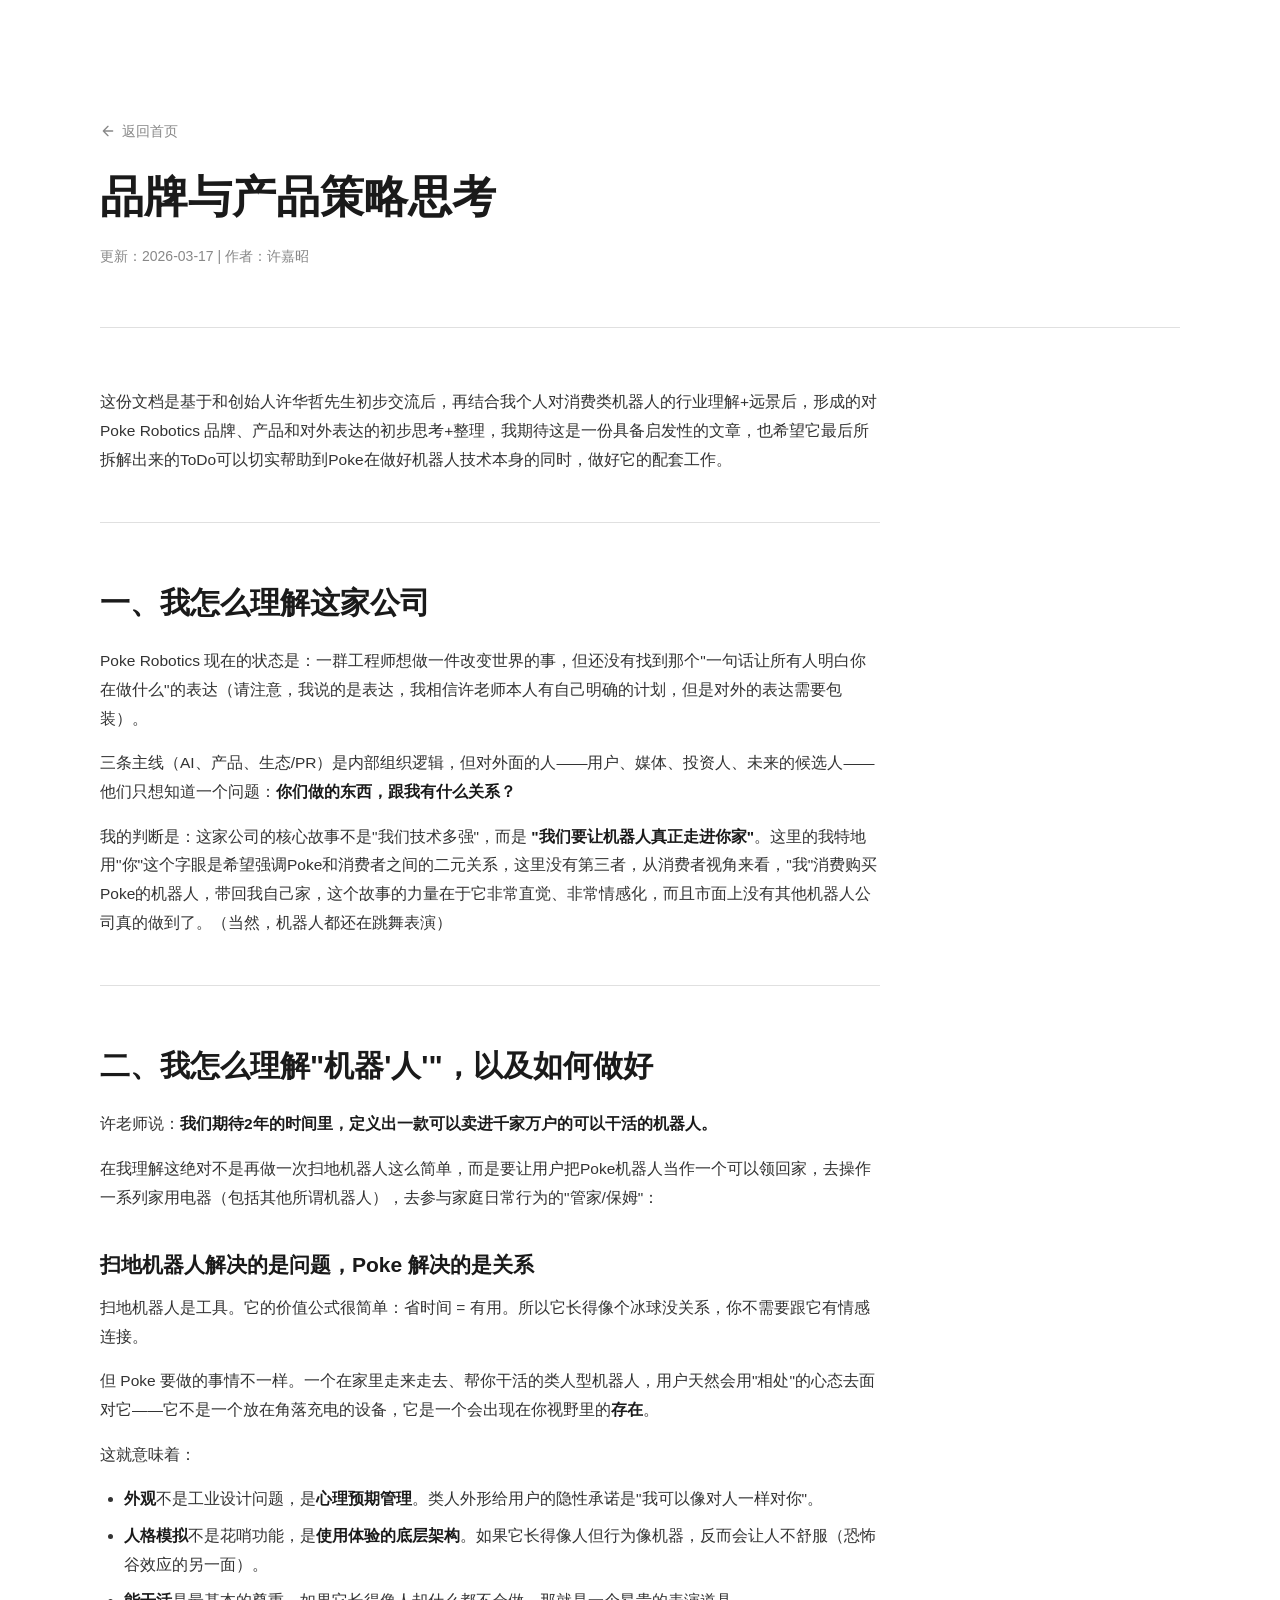
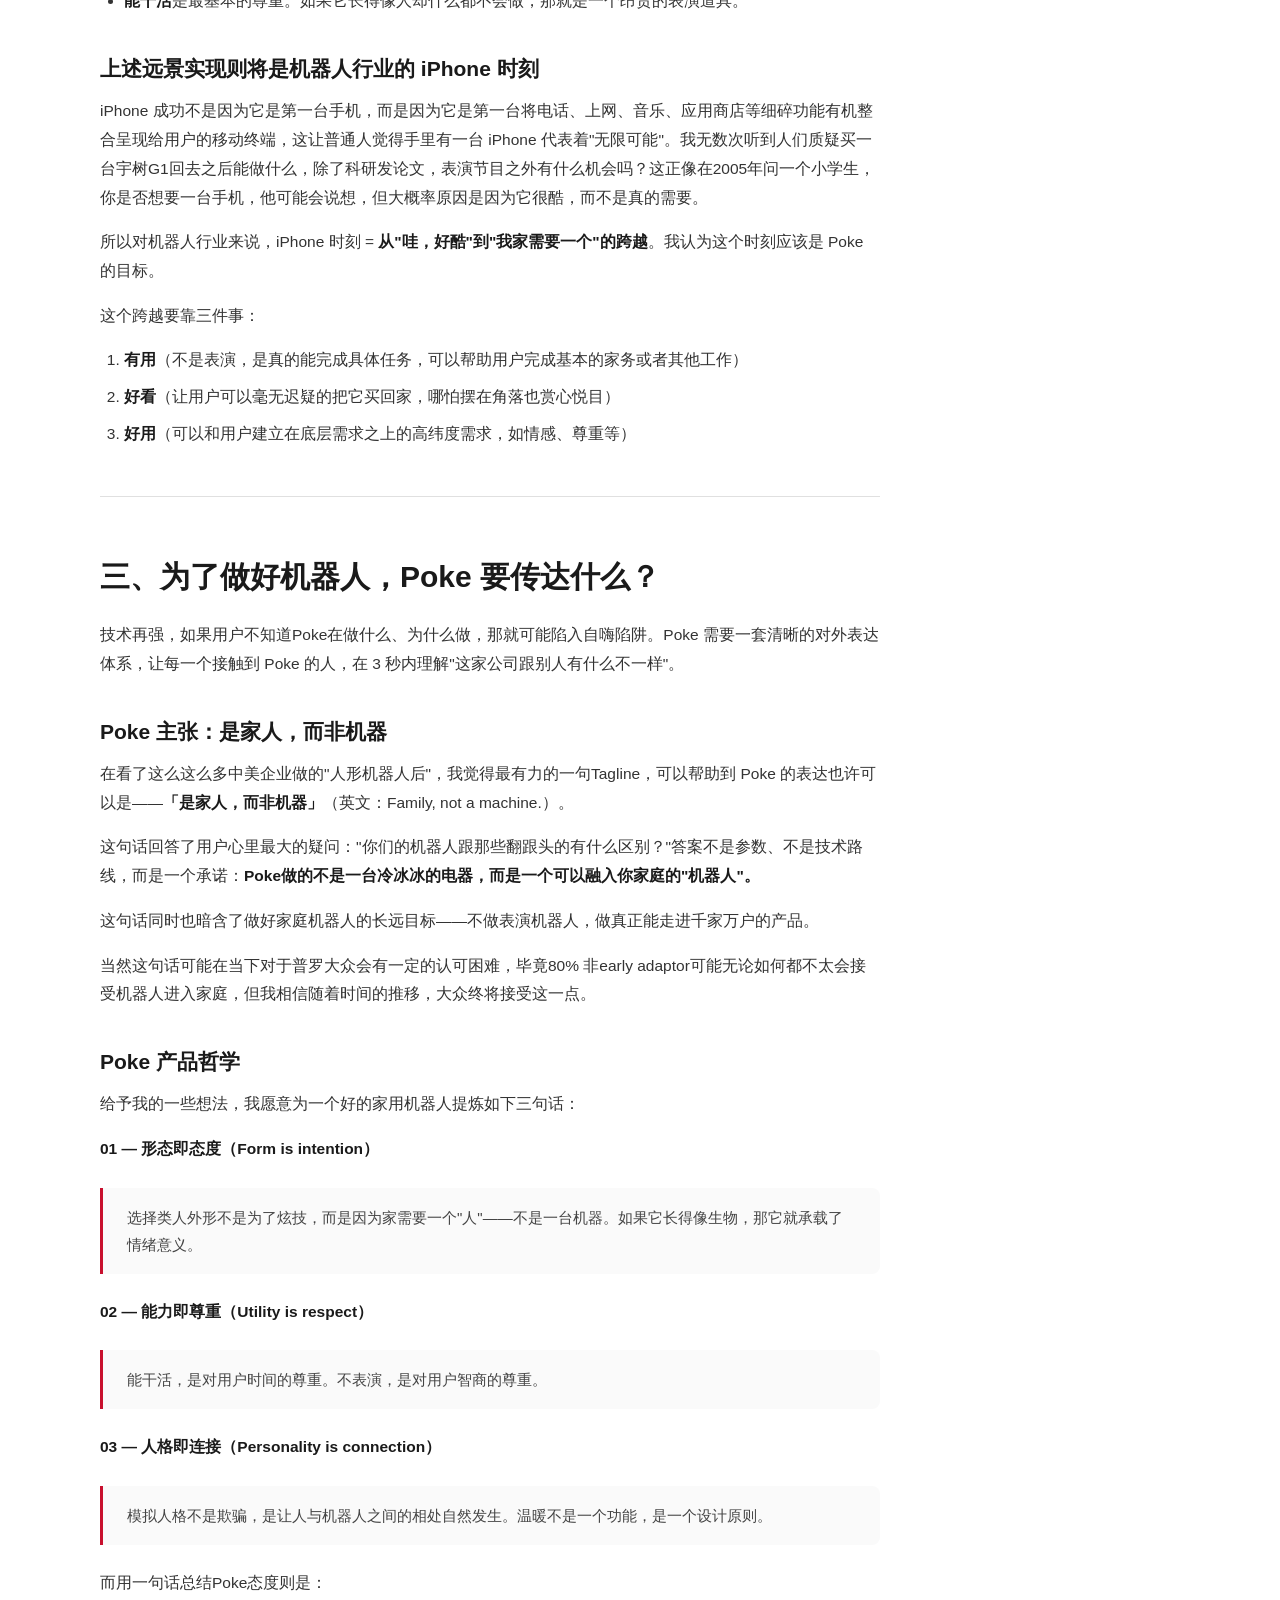
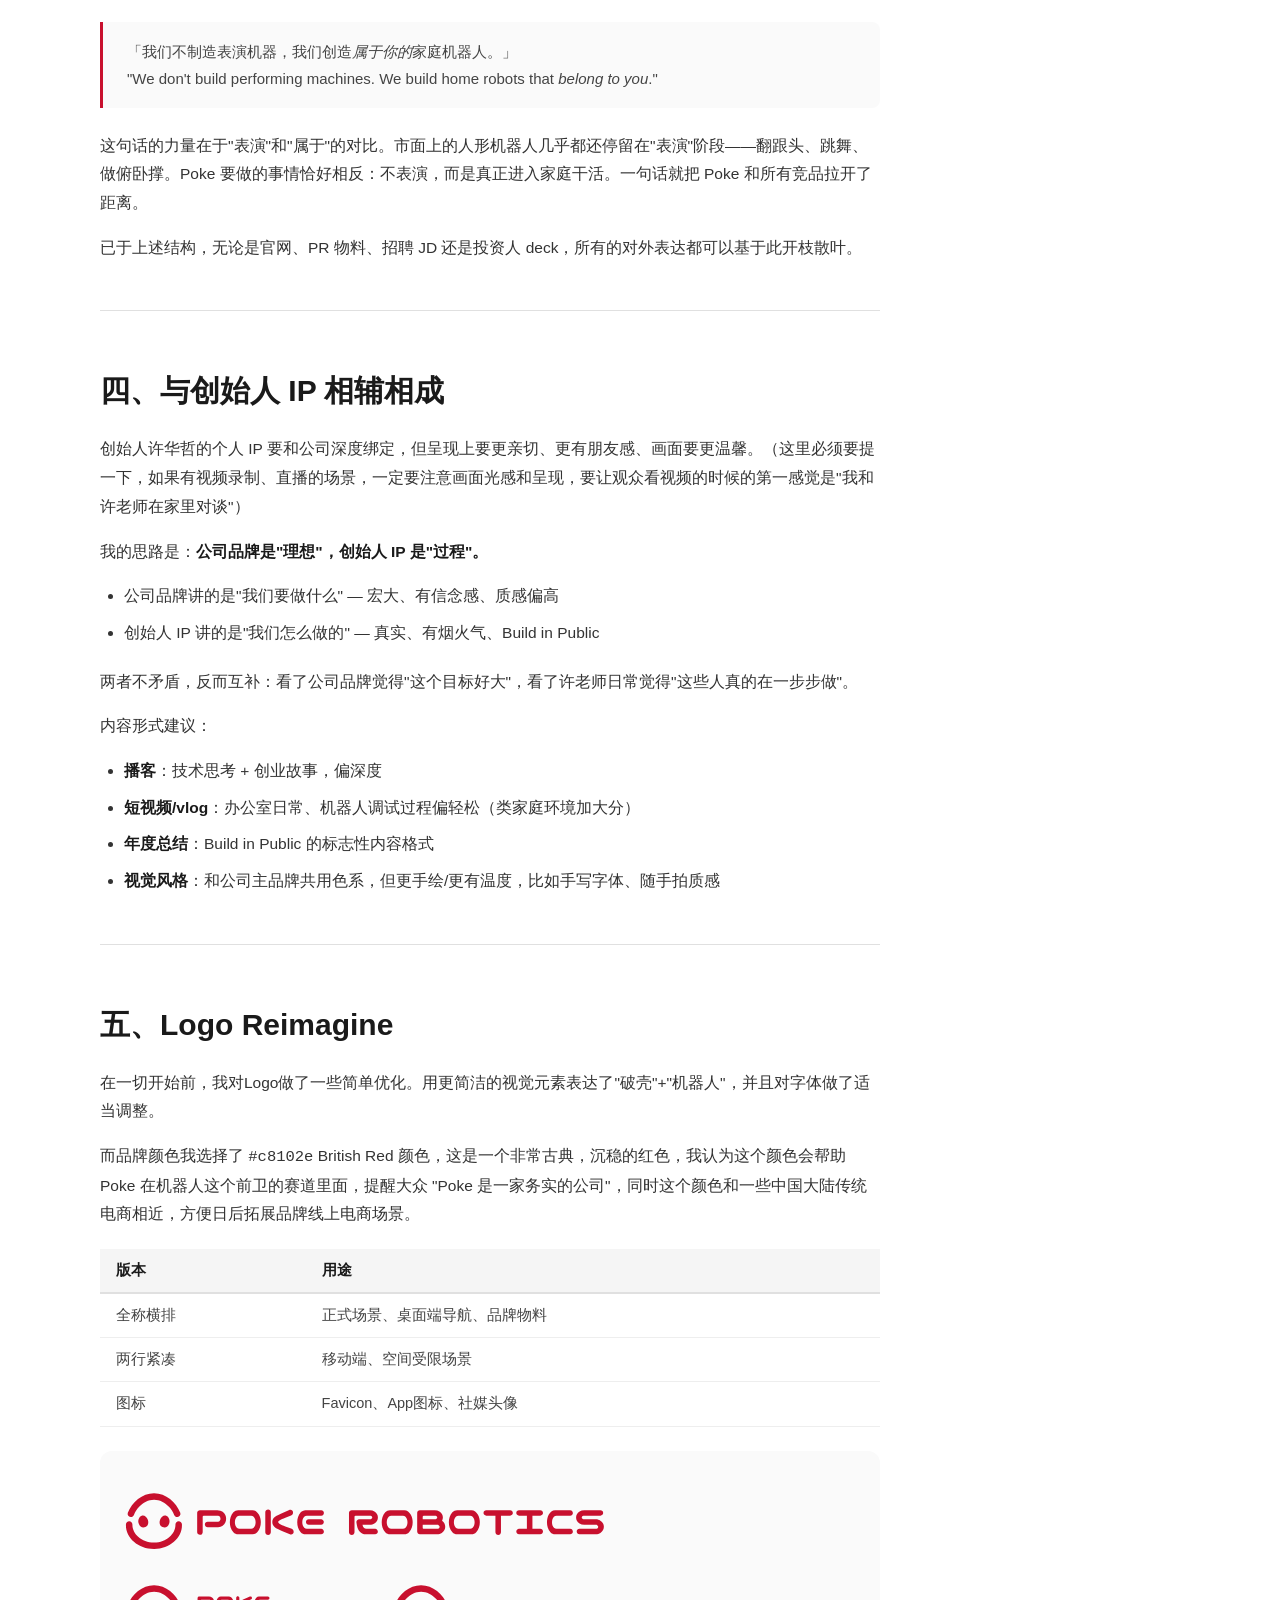
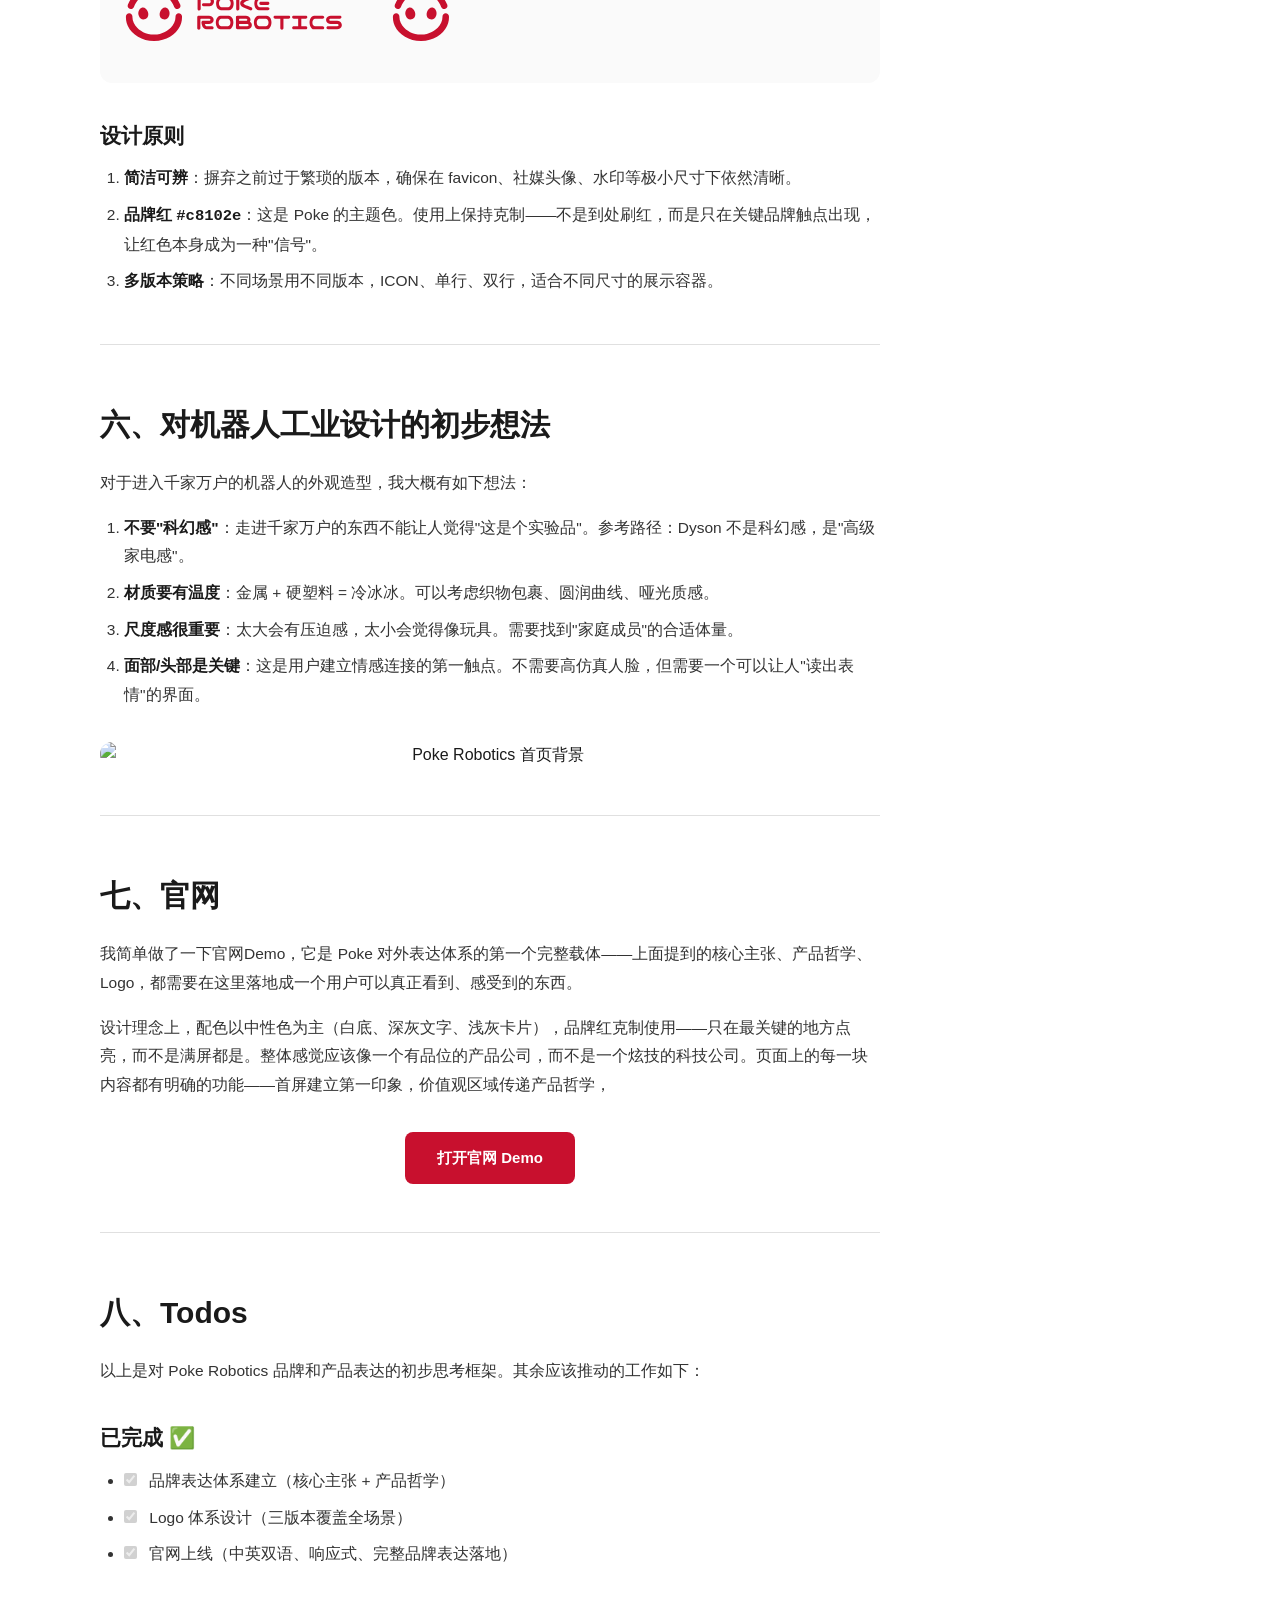
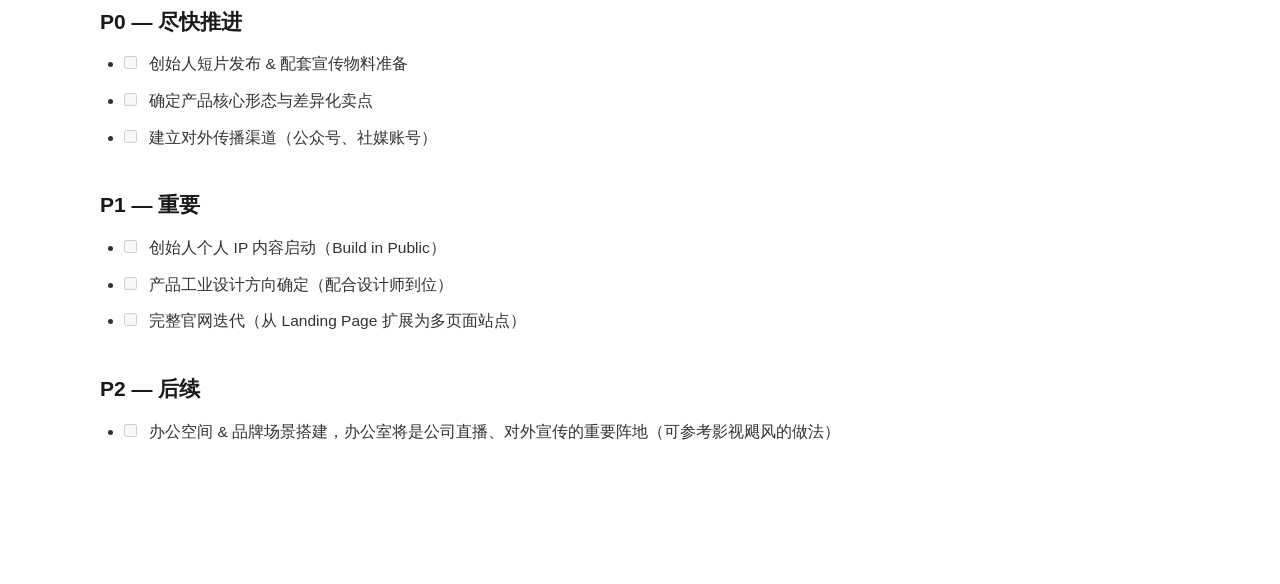
==== commit 12ba2cdf: "update: planning page sync, font, logo color, layout improvements" ====
--- a/website/planning/index.html
+++ b/website/planning/index.html
@@ -10,8 +10,10 @@
   <link rel="preconnect" href="https://fonts.gstatic.com" crossorigin>
   <link href="https://fonts.googleapis.com/css2?family=Nunito:wght@400;500;600;700;800&family=Plus+Jakarta+Sans:wght@300;400;500;600;700&family=Noto+Sans+SC:wght@400;500;700;900&display=swap" rel="stylesheet">
   <style>
-    body {
-      font-family: 'Noto Sans SC', -apple-system, BlinkMacSystemFont, 'PingFang SC', sans-serif;
+    body, body.lang-zh, body.lang-zh .hero-title, body.lang-zh .section-title,
+    body.lang-zh .event-title, body.lang-zh .value-title, body.lang-zh .manifesto-quote,
+    body.lang-zh .role-card h3, body.lang-zh .logo-text {
+      font-family: -apple-system, BlinkMacSystemFont, 'PingFang SC', 'Hiragino Sans GB', 'Microsoft YaHei', sans-serif;
       background: #ffffff;
       color: #1a1a1a;
     }
@@ -41,8 +43,7 @@
       font-size: clamp(22px, 3vw, 30px);
       font-weight: 700;
       margin: 56px 0 20px;
-      padding-bottom: 12px;
-      border-bottom: 1px solid #e0e0e0;
+      padding-bottom: 0;
     }
 
     .planning-body h3 {
@@ -156,30 +157,30 @@
         返回首页
       </a>
       <h1>品牌与产品策略思考</h1>
-      <p class="planning-meta">更新：2026-03-14 | 作者：设计顾问</p>
+      <p class="planning-meta">更新：2026-03-17 | 作者：许嘉昭</p>
     </div>
 
     <div class="planning-body">
 
-      <p>这份文档是我对 Poke Robotics 品牌、产品和对外表达的系统性思考。目的是把想法理清楚，和创始人对齐，然后再拆解成可执行的任务。</p>
+      <p>这份文档是基于和创始人许华哲先生初步交流后，再结合我个人对消费类机器人的行业理解+远景后，形成的对 Poke Robotics 品牌、产品和对外表达的初步思考+整理，我期待这是一份具备启发性的文章，也希望它最后所拆解出来的ToDo可以切实帮助到Poke在做好机器人技术本身的同时，做好它的配套工作。</p>
 
       <hr>
 
       <h2>一、我怎么理解这家公司</h2>
 
-      <p>Poke Robotics 现在的状态是：一群工程师想做一件改变世界的事，但还没有找到那个"一句话让所有人明白你在做什么"的表达。</p>
+      <p>Poke Robotics 现在的状态是：一群工程师想做一件改变世界的事，但还没有找到那个"一句话让所有人明白你在做什么"的表达（请注意，我说的是表达，我相信许老师本人有自己明确的计划，但是对外的表达需要包装）。</p>
 
       <p>三条主线（AI、产品、生态/PR）是内部组织逻辑，但对外面的人——用户、媒体、投资人、未来的候选人——他们只想知道一个问题：<strong>你们做的东西，跟我有什么关系？</strong></p>
 
-      <p>我的判断是：这家公司的核心故事不是"我们技术多强"，而是 <strong>"我们要让机器人真正走进你家"</strong>。这个故事的力量在于它非常直觉、非常情感化，而且市面上没有人真的做到了。</p>
-
-      <hr>
-
-      <h2>二、产品的本质——为什么必须像人</h2>
-
-      <p>创始人说了一句很精准的话：<strong>如果一个机器人需要长得像生物，它一定有特定的情绪意义，不然完全可以是机器的外形。</strong></p>
-
-      <p>这句话其实定义了产品哲学的根基。我展开来说：</p>
+      <p>我的判断是：这家公司的核心故事不是"我们技术多强"，而是 <strong>"我们要让机器人真正走进你家"</strong>。这里的我特地用"你"这个字眼是希望强调Poke和消费者之间的二元关系，这里没有第三者，从消费者视角来看，"我"消费购买Poke的机器人，带回我自己家，这个故事的力量在于它非常直觉、非常情感化，而且市面上没有其他机器人公司真的做到了。（当然，机器人都还在跳舞表演）</p>
+
+      <hr>
+
+      <h2>二、我怎么理解"机器'人'"，以及如何做好</h2>
+
+      <p>许老师说：<strong>我们期待2年的时间里，定义出一款可以卖进千家万户的可以干活的机器人。</strong></p>
+
+      <p>在我理解这绝对不是再做一次扫地机器人这么简单，而是要让用户把Poke机器人当作一个可以领回家，去操作一系列家用电器（包括其他所谓机器人），去参与家庭日常行为的"管家/保姆"：</p>
 
       <h3>扫地机器人解决的是问题，Poke 解决的是关系</h3>
 
@@ -194,129 +195,119 @@
         <li><strong>能干活</strong>是最基本的尊重。如果它长得像人却什么都不会做，那就是一个昂贵的表演道具。</li>
       </ul>
 
-      <h3>iPhone 时刻的真正含义</h3>
-
-      <p>创始人说要做<strong>机器人行业的 iPhone 时刻</strong>。iPhone 成功不是因为它是最好的手机，而是因为它第一次让普通人觉得"这个东西我必须拥有"。</p>
-
-      <p>对 Poke 来说，iPhone 时刻 = <strong>从"哇，好酷"到"我家需要一个"的跨越</strong>。</p>
+      <h3>上述远景实现则将是机器人行业的 iPhone 时刻</h3>
+
+      <p>iPhone 成功不是因为它是第一台手机，而是因为它是第一台将电话、上网、音乐、应用商店等细碎功能有机整合呈现给用户的移动终端，这让普通人觉得手里有一台 iPhone 代表着"无限可能"。我无数次听到人们质疑买一台宇树G1回去之后能做什么，除了科研发论文，表演节目之外有什么机会吗？这正像在2005年问一个小学生，你是否想要一台手机，他可能会说想，但大概率原因是因为它很酷，而不是真的需要。</p>
+
+      <p>所以对机器人行业来说，iPhone 时刻 = <strong>从"哇，好酷"到"我家需要一个"的跨越</strong>。我认为这个时刻应该是 Poke 的目标。</p>
 
       <p>这个跨越要靠三件事：</p>
       <ol>
-        <li><strong>有用</strong>（不是表演，是真的能完成具体任务）</li>
-        <li><strong>不吓人</strong>（亲切、温暖、可预期）</li>
-        <li><strong>买得起</strong>（千家万户 = 大众价格）</li>
+        <li><strong>有用</strong>（不是表演，是真的能完成具体任务，可以帮助用户完成基本的家务或者其他工作）</li>
+        <li><strong>好看</strong>（让用户可以毫无迟疑的把它买回家，哪怕摆在角落也赏心悦目）</li>
+        <li><strong>好用</strong>（可以和用户建立在底层需求之上的高纬度需求，如情感、尊重等）</li>
       </ol>
 
       <hr>
 
-      <h2>三、品牌表达——对外怎么说</h2>
-
-      <h3>核心 Tagline（已落地）</h3>
-
-      <p>网站目前使用的核心表达：</p>
+      <h2>三、为了做好机器人，Poke 要传达什么？</h2>
+
+      <p>技术再强，如果用户不知道Poke在做什么、为什么做，那就可能陷入自嗨陷阱。Poke 需要一套清晰的对外表达体系，让每一个接触到 Poke 的人，在 3 秒内理解"这家公司跟别人有什么不一样"。</p>
+
+      <h3>Poke 主张：是家人，而非机器</h3>
+
+      <p>在看了这么这么多中美企业做的"人形机器人后"，我觉得最有力的一句Tagline，可以帮助到 Poke 的表达也许可以是——<strong>「是家人，而非机器」</strong>（英文：Family, not a machine.）。</p>
+
+      <p>这句话回答了用户心里最大的疑问："你们的机器人跟那些翻跟头的有什么区别？"答案不是参数、不是技术路线，而是一个承诺：<strong>Poke做的不是一台冷冰冰的电器，而是一个可以融入你家庭的"机器人"。</strong></p>
+
+      <p>这句话同时也暗含了做好家庭机器人的长远目标——不做表演机器人，做真正能走进千家万户的产品。</p>
+
+      <p>当然这句话可能在当下对于普罗大众会有一定的认可困难，毕竟80% 非early adaptor可能无论如何都不太会接受机器人进入家庭，但我相信随着时间的推移，大众终将接受这一点。</p>
+
+      <h3>Poke 产品哲学</h3>
+
+      <p>给予我的一些想法，我愿意为一个好的家用机器人提炼如下三句话：</p>
+
+      <p><strong>01 — 形态即态度（Form is intention）</strong></p>
+      <blockquote>选择类人外形不是为了炫技，而是因为家需要一个"人"——不是一台机器。如果它长得像生物，那它就承载了情绪意义。</blockquote>
+
+      <p><strong>02 — 能力即尊重（Utility is respect）</strong></p>
+      <blockquote>能干活，是对用户时间的尊重。不表演，是对用户智商的尊重。</blockquote>
+
+      <p><strong>03 — 人格即连接（Personality is connection）</strong></p>
+      <blockquote>模拟人格不是欺骗，是让人与机器人之间的相处自然发生。温暖不是一个功能，是一个设计原则。</blockquote>
+
+      <p>而用一句话总结Poke态度则是：</p>
+
+      <blockquote>「我们不制造表演机器，我们创造<em>属于你的</em>家庭机器人。」<br>"We don't build performing machines. We build home robots that <em>belong to you</em>."</blockquote>
+
+      <p>这句话的力量在于"表演"和"属于"的对比。市面上的人形机器人几乎都还停留在"表演"阶段——翻跟头、跳舞、做俯卧撑。Poke 要做的事情恰好相反：不表演，而是真正进入家庭干活。一句话就把 Poke 和所有竞品拉开了距离。</p>
+
+      <p>已于上述结构，无论是官网、PR 物料、招聘 JD 还是投资人 deck，所有的对外表达都可以基于此开枝散叶。</p>
+
+      <hr>
+
+      <h2>四、与创始人 IP 相辅相成</h2>
+
+      <p>创始人许华哲的个人 IP 要和公司深度绑定，但呈现上要更亲切、更有朋友感、画面要更温馨。（这里必须要提一下，如果有视频录制、直播的场景，一定要注意画面光感和呈现，要让观众看视频的时候的第一感觉是"我和许老师在家里对谈"）</p>
+
+      <p>我的思路是：<strong>公司品牌是"理想"，创始人 IP 是"过程"。</strong></p>
+
+      <ul>
+        <li>公司品牌讲的是"我们要做什么" — 宏大、有信念感、质感偏高</li>
+        <li>创始人 IP 讲的是"我们怎么做的" — 真实、有烟火气、Build in Public</li>
+      </ul>
+
+      <p>两者不矛盾，反而互补：看了公司品牌觉得"这个目标好大"，看了许老师日常觉得"这些人真的在一步步做"。</p>
+
+      <p>内容形式建议：</p>
+      <ul>
+        <li><strong>播客</strong>：技术思考 + 创业故事，偏深度</li>
+        <li><strong>短视频/vlog</strong>：办公室日常、机器人调试过程偏轻松（类家庭环境加大分）</li>
+        <li><strong>年度总结</strong>：Build in Public 的标志性内容格式</li>
+        <li><strong>视觉风格</strong>：和公司主品牌共用色系，但更手绘/更有温度，比如手写字体、随手拍质感</li>
+      </ul>
+
+      <hr>
+
+      <h2>五、Logo Reimagine</h2>
+
+      <p>在一切开始前，我对Logo做了一些简单优化。用更简洁的视觉元素表达了"破壳"+"机器人"，并且对字体做了适当调整。</p>
+
+      <p>而品牌颜色我选择了 <code>#c8102e</code> British Red 颜色，这是一个非常古典，沉稳的红色，我认为这个颜色会帮助 Poke 在机器人这个前卫的赛道里面，提醒大众 "Poke 是一家务实的公司"，同时这个颜色和一些中国大陆传统电商相近，方便日后拓展品牌线上电商场景。</p>
 
       <table>
         <thead>
-          <tr><th>语言</th><th>Tagline</th><th>使用位置</th></tr>
+          <tr><th>版本</th><th>用途</th></tr>
         </thead>
         <tbody>
-          <tr><td>中文</td><td><strong>是家人，而非机器</strong></td><td>官网首屏 Hero</td></tr>
-          <tr><td>英文</td><td><strong>Family, not a machine.</strong></td><td>官网首屏 Hero（英文版）</td></tr>
-          <tr><td>中文</td><td>「我们不制造表演机器，我们创造属于你的家庭机器人。」</td><td>Manifesto 区域</td></tr>
-          <tr><td>英文</td><td>"We don't build performing machines. We build home robots that belong to you."</td><td>Manifesto 区域</td></tr>
+          <tr><td>全称横排</td><td>正式场景、桌面端导航、品牌物料</td></tr>
+          <tr><td>两行紧凑</td><td>移动端、空间受限场景</td></tr>
+          <tr><td>图标</td><td>Favicon、App图标、社媒头像</td></tr>
         </tbody>
       </table>
 
-      <h3>三条产品哲学</h3>
-
-      <p>我把产品的核心belief提炼成三句话，每句话对应一个设计决策的"为什么"：</p>
-
-      <p><strong>01 — 形态即态度（Form is intention）</strong></p>
-      <blockquote>选择类人外形不是为了炫技，而是因为家需要一个"人"——不是一台机器。如果它长得像生物，那它就承载了情绪意义。</blockquote>
-
-      <p><strong>02 — 能力即尊重（Utility is respect）</strong></p>
-      <blockquote>能干活，是对用户时间的尊重。不表演，是对用户智商的尊重。</blockquote>
-
-      <p><strong>03 — 人格即连接（Personality is connection）</strong></p>
-      <blockquote>模拟人格不是欺骗，是让人与机器人之间的相处自然发生。温暖不是一个功能，是一个设计原则。</blockquote>
-
-      <h3>Brand Manifesto（已落地）</h3>
-
-      <blockquote>「我们不制造表演机器，我们创造<em>属于你的</em>家庭机器人。」<br>"We don't build performing machines. We build home robots that <em>belong to you</em>."</blockquote>
-
-      <p>这句话的力量在于 perform vs belong 的对比——perform 暗示那些翻跟头、跳舞的表演机器人；belong 暗示"家庭成员"。一句话就把 Poke 和所有竞品拉开了距离。</p>
-
-      <hr>
-
-      <h2>四、创始人 IP 的思路</h2>
-
-      <p>创始人的个人 IP 要和公司深度绑定，但视觉上要更亲切、更有朋友感。</p>
-
-      <p>我的思路是：<strong>公司品牌是"理想"，创始人 IP 是"过程"。</strong></p>
-
-      <ul>
-        <li>公司品牌讲的是"我们要做什么" — 宏大、有信念感、质感偏高</li>
-        <li>创始人 IP 讲的是"我们怎么做的" — 真实、有烟火气、Build in Public</li>
-      </ul>
-
-      <p>两者不矛盾，反而互补：看了公司品牌觉得"这个目标好大"，看了创始人日常觉得"这些人真的在一步步做"。</p>
-
-      <p>内容形式建议：</p>
-      <ul>
-        <li><strong>播客</strong>：技术思考 + 创业故事，偏深度</li>
-        <li><strong>短视频/vlog</strong>：办公室日常、机器人调试过程，偏轻松</li>
-        <li><strong>年度总结</strong>：Build in Public 的标志性内容格式</li>
-        <li><strong>视觉风格</strong>：和公司主品牌共用色系，但更手绘/更有温度，比如手写字体、随手拍质感</li>
-      </ul>
-
-      <hr>
-
-      <h2>五、Logo Reimagine</h2>
-
-      <p>公司名正式确认为 <strong>Poke Robotics</strong>，Logo 体系已完成重新设计，当前包含三个版本：</p>
-
-      <h3>Logo 资产</h3>
-
-      <table>
-        <thead>
-          <tr><th>版本</th><th>文件</th><th>用途</th></tr>
-        </thead>
-        <tbody>
-          <tr><td>全称横排</td><td><code>pokelogonew.svg</code></td><td>桌面端导航、品牌物料</td></tr>
-          <tr><td>两行紧凑</td><td><code>pokelogo2line.svg</code></td><td>移动端导航、小空间</td></tr>
-          <tr><td>图标</td><td><code>pokeicon.svg</code></td><td>Favicon、App图标、社媒头像</td></tr>
-        </tbody>
-      </table>
-
-      <div style="display: flex; flex-direction: column; gap: 32px; align-items: center; padding: 40px 0; background: #fafafa; border-radius: 12px; margin: 24px 0;">
-        <img src="../assets/pokelogonew.svg" alt="Full Logo" style="height: 36px; filter: invert(10%) sepia(90%) saturate(6000%) hue-rotate(350deg) brightness(70%) contrast(115%);">
-        <img src="../assets/pokelogo2line.svg" alt="2-Line Logo" style="height: 48px; filter: invert(10%) sepia(90%) saturate(6000%) hue-rotate(350deg) brightness(70%) contrast(115%);">
-        <img src="../assets/pokeicon.svg" alt="Icon" style="height: 48px; filter: invert(10%) sepia(90%) saturate(6000%) hue-rotate(350deg) brightness(70%) contrast(115%);">
+      <div style="display: flex; flex-direction: column; gap: 32px; align-items: flex-start; padding: 40px 24px; background: #fafafa; border-radius: 12px; margin: 24px 0;">
+        <img src="../assets/pokelogonew.svg" alt="Full Logo" style="height: 60px; width: auto;">
+        <div style="display: flex; flex-direction: row; gap: 48px; align-items: center;">
+          <img src="../assets/pokelogo2line.svg" alt="2-Line Logo" style="height: 60px; width: auto;">
+          <img src="../assets/pokeicon.svg" alt="Icon" style="height: 60px; width: auto;">
+        </div>
       </div>
 
       <h3>设计原则</h3>
 
       <ol>
-        <li><strong>简洁可辨</strong>：Logo 需要在各种小尺寸场景（favicon、社媒头像、水印）清晰可辨，摒弃了之前过于繁琐的版本。</li>
-        <li><strong>品牌红 <code>#c8102e</code></strong>：主题色用于 Logo 在白色/浅色背景上的呈现（如滚动后的导航栏）。红色使用克制，仅在关键品牌触点出现。</li>
-        <li><strong>反白适配</strong>：在深色/图片背景上（如首屏 Hero），Logo 使用纯白版本，通过 CSS filter 实现。</li>
-        <li><strong>多版本策略</strong>：横排全称用于正式场景和桌面端；两行紧凑版用于移动端和空间受限场景；图标版用于最小识别单元。</li>
+        <li><strong>简洁可辨</strong>：摒弃之前过于繁琐的版本，确保在 favicon、社媒头像、水印等极小尺寸下依然清晰。</li>
+        <li><strong>品牌红 <code>#c8102e</code></strong>：这是 Poke 的主题色。使用上保持克制——不是到处刷红，而是只在关键品牌触点出现，让红色本身成为一种"信号"。</li>
+        <li><strong>多版本策略</strong>：不同场景用不同版本，ICON、单行、双行，适合不同尺寸的展示容器。</li>
       </ol>
 
-      <h3>应用场景</h3>
-
-      <ul>
-        <li>🖥 <strong>桌面端导航</strong>：全称横排白色，滚动后变为品牌红</li>
-        <li>📱 <strong>移动端导航</strong>：两行紧凑白色，滚动后变为品牌红</li>
-        <li>🌐 <strong>Favicon</strong>：图标版（pokeicon.svg）</li>
-        <li>📄 <strong>页脚</strong>：桌面端全称横排黑色，移动端两行紧凑版黑色</li>
-      </ul>
-
-      <hr>
-
-      <h2>六、对工业设计的初步想法</h2>
-
-      <p>还没招到工业设计师，但有几个方向我觉得值得提前对齐：</p>
+      <hr>
+
+      <h2>六、对机器人工业设计的初步想法</h2>
+
+      <p>对于进入千家万户的机器人的外观造型，我大概有如下想法：</p>
 
       <ol>
         <li><strong>不要"科幻感"</strong>：走进千家万户的东西不能让人觉得"这是个实验品"。参考路径：Dyson 不是科幻感，是"高级家电感"。</li>
@@ -325,79 +316,52 @@
         <li><strong>面部/头部是关键</strong>：这是用户建立情感连接的第一触点。不需要高仿真人脸，但需要一个可以让人"读出表情"的界面。</li>
       </ol>
 
-      <hr>
-
-      <h2>七、办公空间的想法</h2>
-
-      <p>居家风格的办公室，同时兼顾机器人调试场景——这其实本身就是一个很好的品牌叙事素材。</p>
-
-      <p>建议：</p>
-      <ul>
-        <li>软装调性和品牌视觉保持一致（暖色调、自然材质、有生活感）</li>
-        <li>留出"可拍摄区域"：办公室本身就是内容场景（Build in Public 的背景、PR短片取景）</li>
-        <li>机器人调试区自然融入生活场景，而不是单独一个"实验室" — 这本身就在说"我们的机器人属于家"</li>
-      </ul>
-
-      <hr>
-
-      <h2>八、现阶段的优先级判断</h2>
+      <div style="text-align: center; margin: 32px 0;">
+        <img src="../assets/bg.png" alt="Poke Robotics 首页背景" style="max-width: 100%; border-radius: 12px;">
+      </div>
+
+      <hr>
+
+      <h2>七、官网</h2>
+
+      <p>我简单做了一下官网Demo，它是 Poke 对外表达体系的第一个完整载体——上面提到的核心主张、产品哲学、Logo，都需要在这里落地成一个用户可以真正看到、感受到的东西。</p>
+
+      <p>设计理念上，配色以中性色为主（白底、深灰文字、浅灰卡片），品牌红克制使用——只在最关键的地方点亮，而不是满屏都是。整体感觉应该像一个有品位的产品公司，而不是一个炫技的科技公司。页面上的每一块内容都有明确的功能——首屏建立第一印象，价值观区域传递产品哲学，</p>
+
+      <div style="text-align: center; margin: 32px 0;">
+        <a href="../" target="_blank" rel="noopener" style="display: inline-block; padding: 14px 32px; background: #c8102e; color: #fff; border-radius: 8px; font-size: 15px; font-weight: 600; text-decoration: none; transition: opacity 0.2s;">打开官网 Demo</a>
+      </div>
+
+      <hr>
+
+      <h2>八、Todos</h2>
+
+      <p>以上是对 Poke Robotics 品牌和产品表达的初步思考框架。其余应该推动的工作如下：</p>
 
       <h3>已完成 ✅</h3>
       <ul>
-        <li>Landing page 已上线（中英双语，响应式设计，移动端适配）</li>
-        <li>Logo 体系完成（全称、两行、图标三个版本）</li>
-        <li>核心价值已对齐落地到网站</li>
-        <li>公司名确认为 Poke Robotics</li>
-        <li>网站配色方案确定（高级中性色系 + 克制的品牌红 <code>#c8102e</code>）</li>
-      </ul>
-
-      <h3>紧急且重要</h3>
-      <ul>
-        <li>配合短片发布优化视频 Modal 内容</li>
-        <li>网站域名绑定 &amp; 正式部署</li>
-      </ul>
-
-      <h3>重要不紧急</h3>
-      <ul>
-        <li>完整官网搭建（4月后）</li>
-        <li>创始人 IP 视觉体系设计</li>
-        <li>工业设计方向指引（等设计师到位）</li>
-        <li>公众号内容规划</li>
-      </ul>
-
-      <h3>需要创始人决策</h3>
-      <ul>
-        <li>网站域名 &amp; 邮箱</li>
-        <li>PR 短片确切发布日期</li>
-        <li>联系邮箱是否从 hello@pokerobot.com 更新</li>
-      </ul>
-
-      <hr>
-
-      <h2>Todos</h2>
-
-      <h3>本周（3/17 — 3/21）</h3>
-      <ul>
-        <li><input type="checkbox" checked disabled> 和创始人过一次这份文档，对齐核心价值和品牌表达</li>
-        <li><input type="checkbox" checked disabled> Landing page 视觉调整（根据反馈）</li>
-        <li><input type="checkbox" checked disabled> Logo 新版本设计完成</li>
-        <li><input type="checkbox" disabled> 确认域名和部署方案</li>
-      </ul>
-
-      <h3>短片发布前（→ 4/4）</h3>
-      <ul>
-        <li><input type="checkbox" checked disabled> Landing page 正式上线</li>
-        <li><input type="checkbox" checked disabled> Logo 定稿</li>
-        <li><input type="checkbox" disabled> 视频 Modal 内嵌实际短片</li>
-        <li><input type="checkbox" disabled> 公众号注册 &amp; 基础配置</li>
-      </ul>
-
-      <h3>4月后</h3>
-      <ul>
-        <li><input type="checkbox" disabled> 完整官网规划 &amp; 搭建</li>
-        <li><input type="checkbox" disabled> 创始人 IP 视觉体系</li>
-        <li><input type="checkbox" disabled> 工业设计 brief（配合设计师入职）</li>
-        <li><input type="checkbox" disabled> 办公空间软装方向把控</li>
+        <li><input type="checkbox" checked disabled> 品牌表达体系建立（核心主张 + 产品哲学）</li>
+        <li><input type="checkbox" checked disabled> Logo 体系设计（三版本覆盖全场景）</li>
+        <li><input type="checkbox" checked disabled> 官网上线（中英双语、响应式、完整品牌表达落地）</li>
+      </ul>
+
+      <h3>P0 — 尽快推进</h3>
+      <ul>
+        <li><input type="checkbox" disabled> 创始人短片发布 &amp; 配套宣传物料准备</li>
+        <li><input type="checkbox" disabled> 确定产品核心形态与差异化卖点</li>
+        <li><input type="checkbox" disabled> 建立对外传播渠道（公众号、社媒账号）</li>
+      </ul>
+
+      <h3>P1 — 重要</h3>
+      <ul>
+        <li><input type="checkbox" disabled> 创始人个人 IP 内容启动（Build in Public）</li>
+        <li><input type="checkbox" disabled> 产品工业设计方向确定（配合设计师到位）</li>
+        <li><input type="checkbox" disabled> 完整官网迭代（从 Landing Page 扩展为多页面站点）</li>
+      </ul>
+
+      <h3>P2 — 后续</h3>
+      <ul>
+        <li><input type="checkbox" disabled> 办公空间 &amp; 品牌场景搭建，办公室将是公司直播、对外宣传的重要阵地（可参考影视飓风的做法）</li>
       </ul>
 
     </div>
--- a/website/styles/main.css
+++ b/website/styles/main.css
@@ -1204,8 +1204,15 @@
 }
 
 /* ---- Chinese Font ---- */
+@font-face {
+  font-family: 'AlimamaFangYuanTiVF';
+  src: url('https://cdn.jsdelivr.net/npm/@fontpkg/alimama-fang-yuan-ti-vf@1.0.5/AlimamaFangYuanTiVF-Thin.woff2') format('woff2');
+  font-weight: 100 900;
+  font-display: swap;
+}
+
 body.lang-zh {
-  font-family: 'Noto Sans SC', -apple-system, BlinkMacSystemFont, 'PingFang SC', 'Hiragino Sans GB', 'Microsoft YaHei', sans-serif;
+  font-family: 'AlimamaFangYuanTiVF', -apple-system, BlinkMacSystemFont, 'PingFang SC', 'Hiragino Sans GB', 'Microsoft YaHei', sans-serif;
 }
 
 body.lang-zh .hero-title,
@@ -1215,7 +1222,7 @@
 body.lang-zh .manifesto-quote,
 body.lang-zh .role-card h3,
 body.lang-zh .logo-text {
-  font-family: 'Noto Sans SC', -apple-system, BlinkMacSystemFont, 'PingFang SC', 'Hiragino Sans GB', 'Microsoft YaHei', sans-serif;
+  font-family: 'AlimamaFangYuanTiVF', -apple-system, BlinkMacSystemFont, 'PingFang SC', 'Hiragino Sans GB', 'Microsoft YaHei', sans-serif;
 }
 
 body.lang-zh .hero-title {
